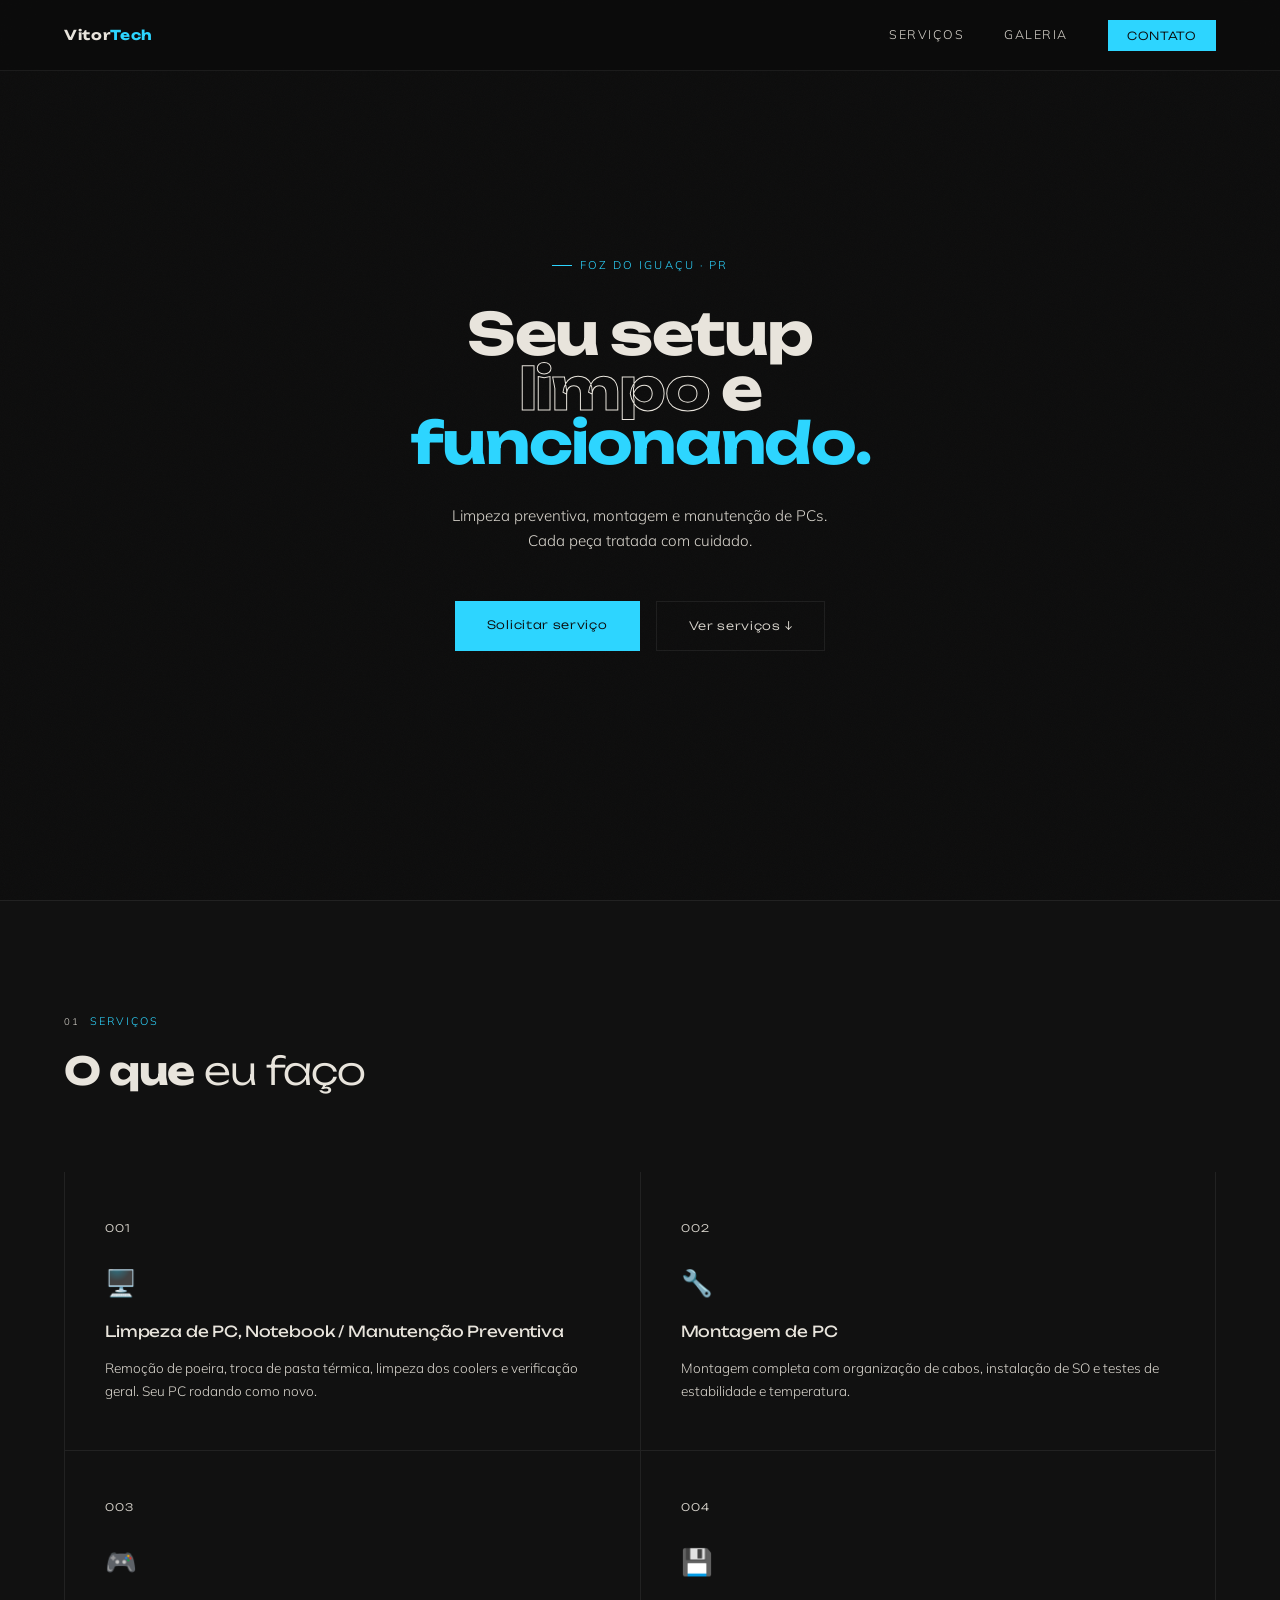
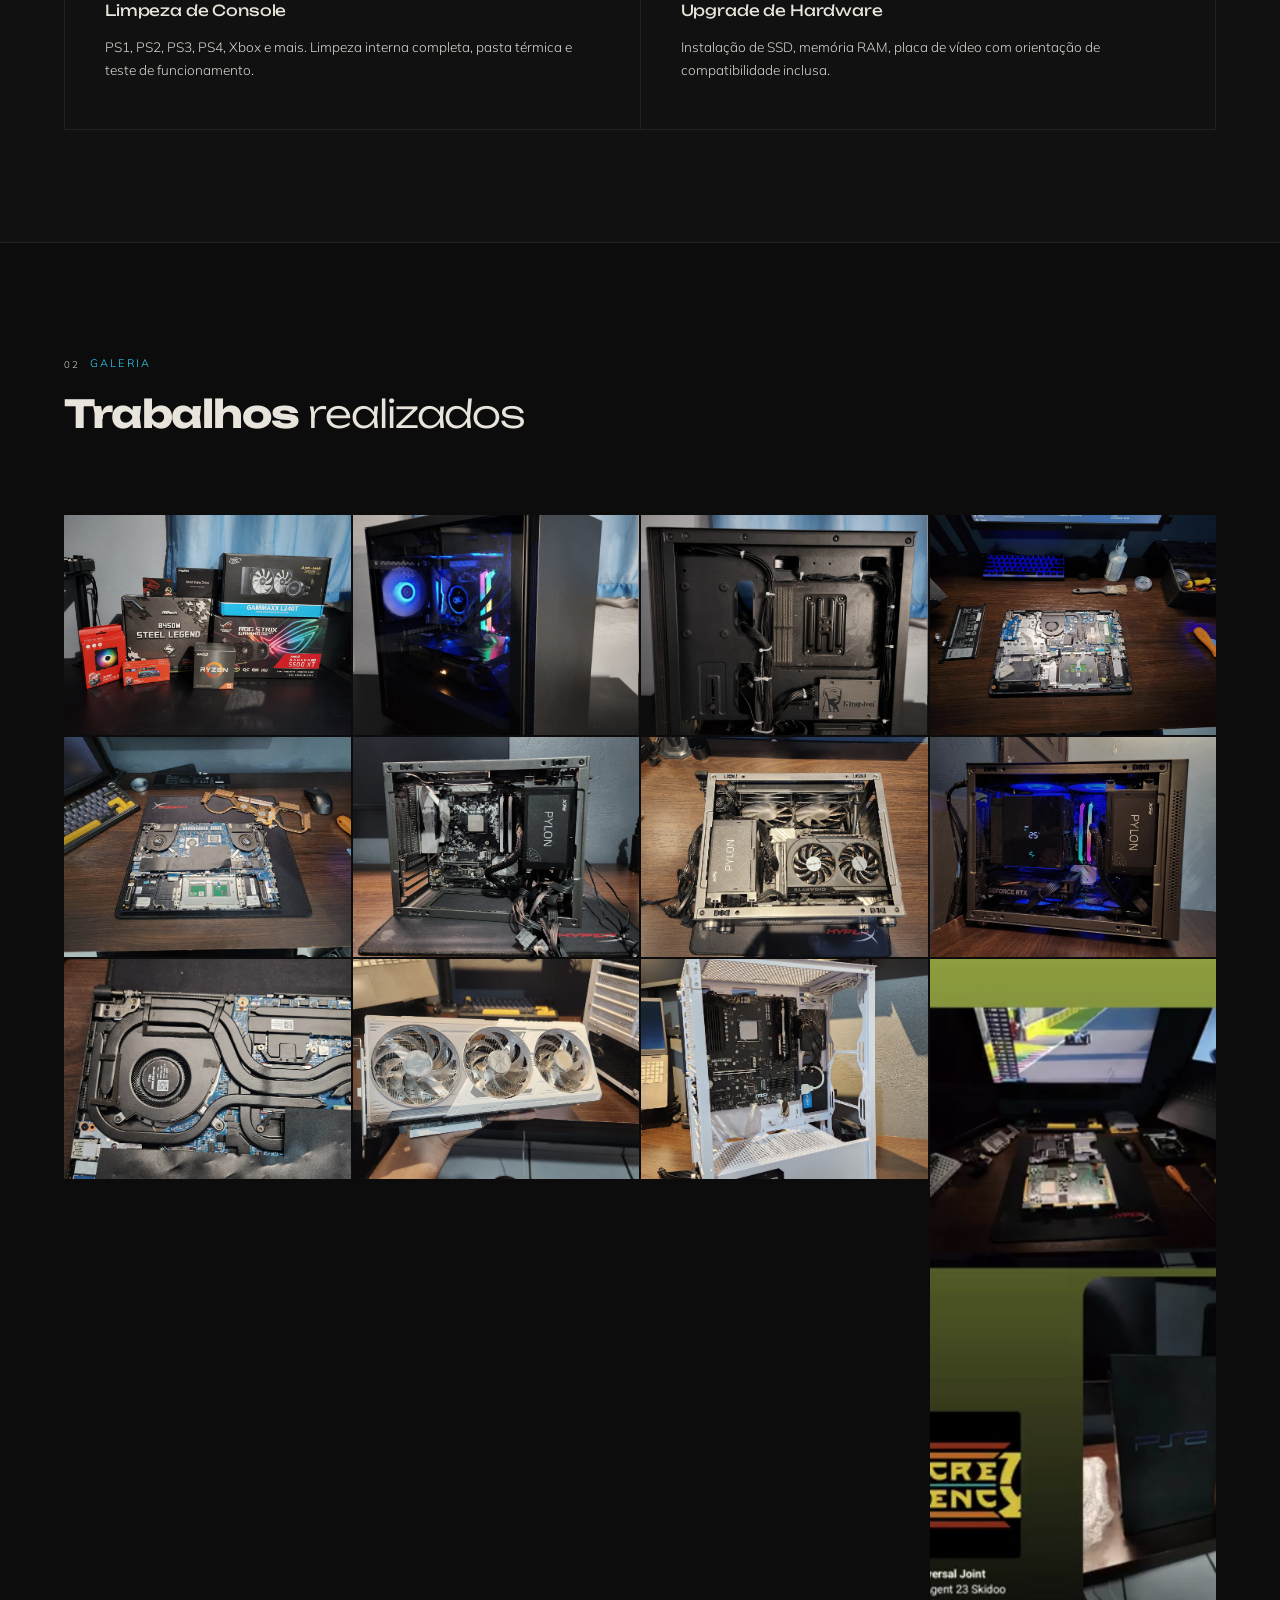
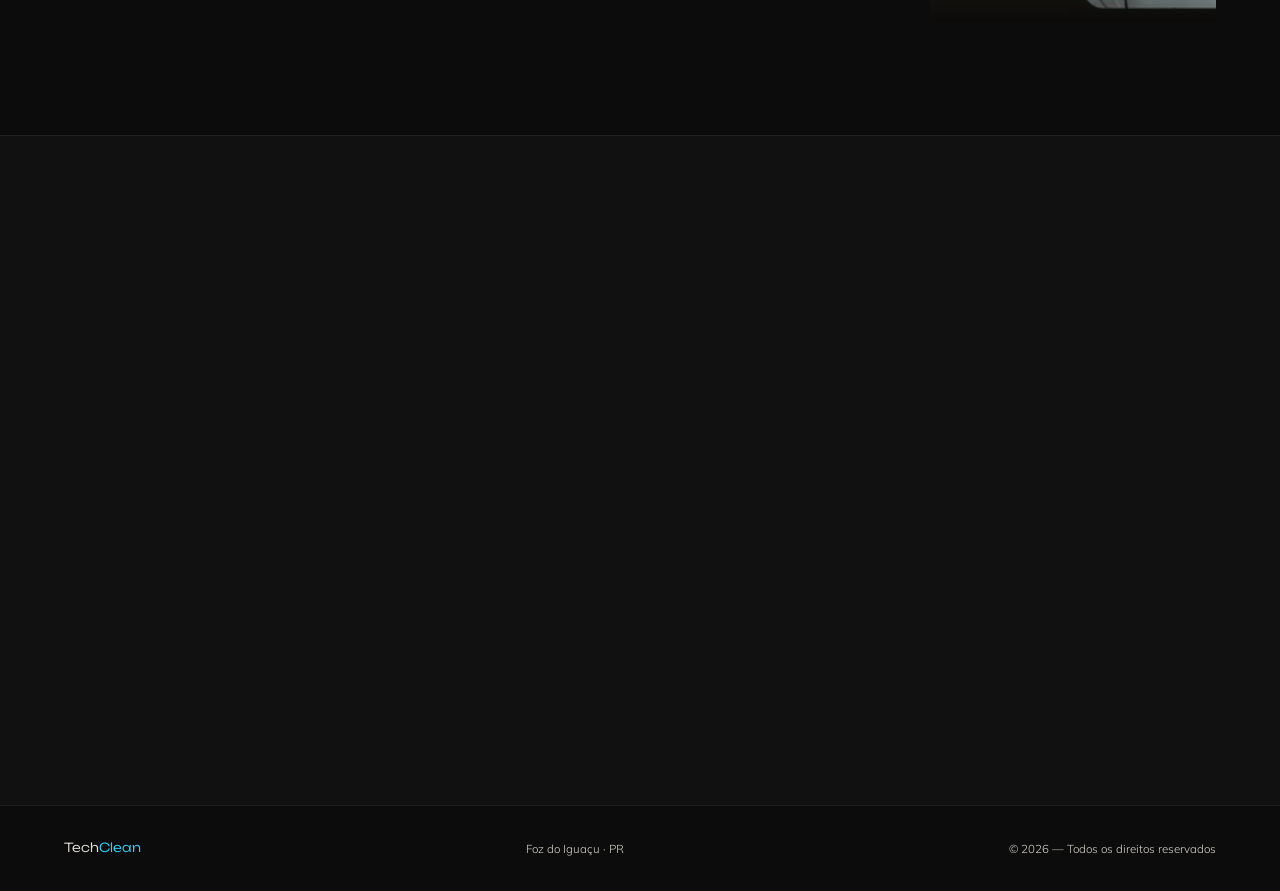
==== index.html @ 69dd69f5 "Criação do front e definida disign" ====
<!DOCTYPE html>
<html lang="pt-BR">
<head>
  <meta charset="UTF-8">
  <meta name="viewport" content="width=device-width, initial-scale=1.0">
  <title>Vitor Tech — Limpeza & Montagem</title>
  <link rel="preconnect" href="https://fonts.googleapis.com">
  <link href="https://fonts.googleapis.com/css2?family=Unbounded:wght@300;400;700&family=Mulish:wght@300;400;500&display=swap" rel="stylesheet">
  <style>
    :root {
      --bg:       #0c0c0c;
      --bg2:      #111111;
      --bg3:      #161616;
      --line:     rgba(255,255,255,.07);
      --text:     #e8e4dc;
      --muted:    rgba(232, 228, 220, 0.932);
      --accent:   #2dd5ff;
      --accent2:  #00e5b0;
      --radius:   2px;
    }

    *, *::before, *::after { box-sizing: border-box; margin: 0; padding: 0; }
    html { scroll-behavior: smooth; }

    body {
      background: var(--bg);
      color: var(--text);
      font-family: 'Mulish', sans-serif;
      font-weight: 300;
      font-size: 15px;
      line-height: 1.65;
      overflow-x: hidden;
    }



    /* NAV */
    nav {
      position: fixed; top: 0; left: 0; right: 0; z-index: 100;
      display: flex; align-items: center; justify-content: space-between;
      padding: 1.4rem 5%;
      border-bottom: 1px solid var(--line);
      background: rgba(12,12,12,.8);
      backdrop-filter: blur(16px);
    }
    .logo {
      font-family: 'Unbounded', sans-serif;
      font-weight: 700; font-size: .85rem; letter-spacing: .05em;
      color: var(--text); text-decoration: none;
    }
    .logo span { color: var(--accent); }
    nav ul { list-style: none; display: flex; gap: 2.5rem; }
    nav a:not(.logo) {
      color: var(--muted); text-decoration: none; font-size: .78rem;
      letter-spacing: .12em; text-transform: uppercase;
      transition: color .2s;
    }
    nav a:not(.logo):hover { color: var(--text); }
    .nav-cta {
      font-family: 'Unbounded', sans-serif; font-size: .7rem !important;
      color: var(--bg) !important; background: var(--accent);
      padding: .55rem 1.2rem; letter-spacing: .06em !important;
    }
    .nav-cta:hover { background: #25D366; color: var(--bg) !important; }

    /* HERO */
    #hero {
      min-height: 100vh;
      display: flex;
      align-items: center;
      justify-content: center;
      text-align: center;
      padding: 0 5%;
      position: relative; overflow: hidden;
    }
    .hero-noise {
      position: absolute; inset: 0; z-index: 0; opacity: .025;
      background-image: url("data:image/svg+xml,%3Csvg viewBox='0 0 256 256' xmlns='http://www.w3.org/2000/svg'%3E%3Cfilter id='n'%3E%3CfeTurbulence type='fractalNoise' baseFrequency='.9' numOctaves='4' stitchTiles='stitch'/%3E%3C/filter%3E%3Crect width='100%25' height='100%25' filter='url(%23n)'/%3E%3C/svg%3E");
      background-size: 200px;
    }
    .hero-line {
      position: absolute; top: 0; bottom: 0; left: 50%;
      width: 1px; background: var(--line); z-index: 0;
    }
    .hero-left { position: relative; z-index: 1; }
    .hero-tag {
      display: inline-flex; align-items: center; gap: .5rem;
      font-size: .7rem; letter-spacing: .18em; text-transform: uppercase;
      color: var(--accent); margin-bottom: 2rem; justify-content: center;
    }
    .hero-tag::before { content: ''; width: 20px; height: 1px; background: var(--accent); }
    h1 {
      font-family: 'Unbounded', sans-serif;
      font-size: clamp(2.4rem, 4.5vw, 5rem);
      font-weight: 700; line-height: .95;
      letter-spacing: -.03em;
    }
    h1 .outline { -webkit-text-stroke: 1px var(--text); color: transparent; }
    h1 .accent { color: var(--accent); }
    .hero-desc { color: var(--muted); max-width: 480px; margin: 2rem auto 0; font-size: .95rem; }
    .hero-actions { display: flex; gap: 1rem; margin-top: 3rem; flex-wrap: wrap; justify-content: center; }
    .btn {
      font-family: 'Unbounded', sans-serif; font-size: .72rem;
      letter-spacing: .06em; text-decoration: none; padding: .9rem 2rem;
      transition: all .2s; display: inline-block;
    }
    .btn-solid { background: var(--accent); color: var(--bg); }
    .btn-solid:hover { background: #00ffff; transform: translateY(-2px); }
    .btn-ghost { border: 1px solid var(--line); color: var(--muted); }
    .btn-ghost:hover { border-color: rgba(255,255,255,.25); color: var(--text); }
 
    .hero-right {
      position: relative; z-index: 1;
      display: flex; flex-direction: column; gap: 0;
    }
    .hero-stat {
      display: flex; align-items: center; justify-content: space-between;
      padding: 1.6rem 0; border-bottom: 1px solid var(--line);
    }
    .hero-stat:first-child { border-top: 1px solid var(--line); }
    .stat-num {
      font-family: 'Unbounded', sans-serif;
      font-size: clamp(2rem, 3.5vw, 3.5rem);
      font-weight: 300; color: var(--text); letter-spacing: -.04em;
    }
    .stat-num span { color: var(--accent); }
    .stat-label { color: var(--muted); font-size: .8rem; text-align: right; max-width: 140px; }
 

    /* SECTIONS */
    section { padding: 7rem 5%; }
    .sec-header { margin-bottom: 5rem; }
    .sec-tag {
      font-size: .68rem; letter-spacing: .2em; text-transform: uppercase;
      color: var(--accent); display: flex; align-items: center; gap: .6rem;
      margin-bottom: 1.2rem;
    }
    .sec-tag::before { content: '01'; color: var(--muted); font-size: .6rem; }
    .sec-tag.t2::before { content: '02'; }
    .sec-tag.t3::before { content: '03'; }
    h2 {
      font-family: 'Unbounded', sans-serif;
      font-size: clamp(1.8rem, 3vw, 3rem);
      font-weight: 300; letter-spacing: -.03em; line-height: 1.1;
    }
    h2 strong { font-weight: 700; }

    /* SERVIÇOS */
    #servicos { background: var(--bg2); border-top: 1px solid var(--line); border-bottom: 1px solid var(--line); }
    .services-grid {
      display: grid; grid-template-columns: repeat(2, 1fr);
      border-left: 1px solid var(--line);
    }
    .service-item {
      padding: 3rem 2.5rem;
      border-right: 1px solid var(--line);
      border-bottom: 1px solid var(--line);
      position: relative; overflow: hidden;
      transition: background .3s;
    }
    .service-item::after {
      content: ''; position: absolute;
      bottom: 0; left: 0; right: 0; height: 2px;
      background: var(--accent); transform: scaleX(0); transform-origin: left;
      transition: transform .4s cubic-bezier(.16,1,.3,1);
    }
    .service-item:hover { background: var(--bg3); }
    .service-item:hover::after { transform: scaleX(1); }
    .service-num {
      font-family: 'Unbounded', sans-serif;
      font-size: .65rem; color: var(--muted); letter-spacing: .1em; margin-bottom: 2rem;
    }
    .service-icon { font-size: 1.6rem; margin-bottom: 1.5rem; display: block; line-height: 1; }
    .service-item h3 {
      font-family: 'Unbounded', sans-serif;
      font-size: .95rem; font-weight: 400; letter-spacing: -.01em; margin-bottom: .75rem;
    }
    .service-item p { color: var(--muted); font-size: .85rem; line-height: 1.7; }
    .service-price {
      display: inline-block; margin-top: 1.5rem;
      font-family: 'Unbounded', sans-serif; font-size: .7rem;
      color: var(--accent2); letter-spacing: .06em;
    }

    /* GALERIA */
    #galeria { background: var(--bg); }
    .gallery-grid {
      display: grid;
      grid-template-columns: repeat(4, 1fr);
      grid-auto-rows: 220px;
      gap: 2px;
    }
    .gallery-item {
      background: var(--bg3); position: relative; overflow: hidden;
    }
    .gallery-item.wide { grid-column: span 1; }
    .gallery-item.tall { grid-row: span 3; }
    .gallery-item img {
      width: 100%; height: 100%; object-fit: cover;
      transition: transform .6s cubic-bezier(.16,1,.3,1), filter .4s;
      filter: grayscale(20%);
    }
    .gallery-item:hover img { transform: scale(1.06); filter: grayscale(0%); }
    .gallery-placeholder {
      width: 100%; height: 100%;
      display: flex; flex-direction: column;
      align-items: center; justify-content: center;
      gap: .5rem; color: var(--muted);
      border: 1px dashed var(--line);
      font-size: .7rem; letter-spacing: .1em; text-transform: uppercase;
    }
    .gallery-placeholder svg { opacity: .3; }
    .gallery-overlay {
      position: absolute; inset: 0;
      background: linear-gradient(to top, rgba(12,12,12,.8) 0%, transparent 60%);
      opacity: 0; transition: opacity .3s;
      display: flex; align-items: flex-end; padding: 1.2rem;
    }
    .gallery-item:hover .gallery-overlay { opacity: 1; }
    .gallery-label { font-size: .72rem; letter-spacing: .1em; text-transform: uppercase; }

    /* CONTATO */
    #contato { background: var(--bg2); border-top: 1px solid var(--line); }
    .contato-layout { display: grid; grid-template-columns: 1fr 1.2fr; gap: 6rem; align-items: start; }
    .contato-info p { color: var(--muted); margin-top: 1.5rem; font-size: .9rem; max-width: 340px; line-height: 1.8; }
    .contato-badge {
      margin-top: 3rem; padding: 1.5rem;
      border: 1px solid var(--line); display: inline-flex; align-items: center; gap: 1rem;
    }
    .badge-dot {
      width: 8px; height: 8px; border-radius: 50%;
      background: var(--accent2); flex-shrink: 0;
      box-shadow: 0 0 8px var(--accent2);
      animation: pulse 2s ease-in-out infinite;
    }
    @keyframes pulse { 0%,100%{opacity:1} 50%{opacity:.4} }
    .badge-text { font-size: .75rem; color: var(--muted); line-height: 1.5; }
    .badge-text strong { display: block; color: var(--text); font-size: .8rem; margin-bottom: .15rem; }

    .contato-form { display: flex; flex-direction: column; gap: 0; }
    .filter-label {
      font-size: .68rem; letter-spacing: .16em; text-transform: uppercase;
      color: var(--muted); margin-bottom: 1rem;
    }
    .filter-chips { display: flex; flex-wrap: wrap; gap: .5rem; margin-bottom: 2.5rem; }
    .chip {
      padding: .5rem 1rem; border: 1px solid var(--line); background: transparent;
      color: var(--muted); font-family: 'Mulish', sans-serif;
      font-size: .78rem; letter-spacing: .06em;
      cursor: pointer; transition: all .2s; user-select: none;
    }
    .chip:hover { border-color: rgba(255,255,255,.2); color: var(--text); }
    .chip.active { border-color: var(--accent); background: rgba(200,255,0,.06); color: var(--accent); }

    .form-field { position: relative; margin-bottom: 1px; }
    .form-field input, .form-field textarea {
      width: 100%; background: transparent;
      border: none; border-bottom: 1px solid var(--line);
      color: var(--text); font-family: 'Mulish', sans-serif;
      font-size: .9rem; font-weight: 300;
      padding: 1.2rem 0; outline: none;
      transition: border-color .2s; resize: none;
    }
    .form-field input:focus, .form-field textarea:focus { border-color: var(--accent); }
    .form-field label {
      position: absolute; top: 1.2rem; left: 0;
      font-size: .78rem; letter-spacing: .1em; text-transform: uppercase;
      color: var(--muted); pointer-events: none; transition: all .2s;
    }
    .form-field input:focus ~ label,
    .form-field input:not(:placeholder-shown) ~ label,
    .form-field textarea:focus ~ label,
    .form-field textarea:not(:placeholder-shown) ~ label {
      top: -.8rem; font-size: .65rem; color: var(--accent);
    }
    .form-field textarea { min-height: 100px; }
    .btn-whatsapp {
      display: flex; align-items: center; justify-content: center; gap: .75rem;
      margin-top: 2.5rem; padding: 1.1rem;
      background: var(--accent); color: var(--bg);
      font-family: 'Unbounded', sans-serif; font-size: .75rem;
      letter-spacing: .06em; border: none; cursor: pointer;
      transition: background .2s, transform .2s; width: 100%;
    }
    .btn-whatsapp:hover { background: #25D366; transform: translateY(-2px); }

    /* FOOTER */
    footer {
      padding: 2rem 5%; border-top: 1px solid var(--line);
      display: flex; justify-content: space-between; align-items: center;
      font-size: .72rem; color: var(--muted); flex-wrap: wrap; gap: 1rem;
    }
    .footer-logo { font-family: 'Unbounded', sans-serif; font-size: .78rem; color: var(--text); }
    .footer-logo span { color: var(--accent); }

    /* REVEAL */
    .reveal { opacity: 0; transform: translateY(20px); transition: opacity .7s, transform .7s; }
    .reveal.visible { opacity: 1; transform: none; }

    /* RESPONSIVE */
    @media (max-width: 900px) {
      #hero { grid-template-columns: 1fr; padding-top: 8rem; }
      .hero-line { display: none; }
      .hero-right { margin-top: 3rem; }
      .services-grid { grid-template-columns: 1fr 1fr; }
      .gallery-grid { grid-template-columns: 1fr 1fr; }
      .contato-layout { grid-template-columns: 1fr; gap: 3rem; }
      nav ul { display: none; }
    }
    @media (max-width: 560px) {
      .services-grid { grid-template-columns: 1fr; }
      .gallery-grid { grid-template-columns: 1fr; }
      .gallery-item.wide, .gallery-item.tall { grid-column: span 1; grid-row: span 1; }
    }
  </style>
</head>
<body>

<!-- NAV -->
  <nav>
    <a href="#" class="logo">Vitor<span>Tech</span></a>
    <ul>
      <li><a href="#servicos">Serviços</a></li>
      <li><a href="#galeria">Galeria</a></li>
      <li><a href="#contato" class="nav-cta">Contato</a></li>
    </ul>
  </nav>

  <!-- HERO -->
  <section id="hero">
    <div class="hero-noise"></div>
 
    <div class="hero-left">
      <div class="hero-tag">Foz do Iguaçu · PR</div>
      <h1>
        Seu setup<br>
        <span class="outline">limpo</span> e<br>
        <span class="accent">funcionando.</span>
      </h1>
      <p class="hero-desc">Limpeza preventiva, montagem e manutenção de PCs. <br>Cada peça tratada com cuidado.</p>
      <div class="hero-actions">
        <a href="#contato" class="btn btn-solid">Solicitar serviço</a>
        <a href="#servicos" class="btn btn-ghost">Ver serviços ↓</a>
      </div>
    </div>
 
 
  </section>

  <!-- SERVIÇOS -->
  <section id="servicos">
    <div class="sec-header reveal">
      <div class="sec-tag">Serviços</div>
      <h2><strong>O que</strong> eu faço</h2>
    </div>
    <div class="services-grid reveal">
      <div class="service-item">
        <div class="service-num">001</div>
        <span class="service-icon">🖥️</span>
        <h3>Limpeza de PC, Notebook / Manutenção Preventiva</h3>
        <p>Remoção de poeira, troca de pasta térmica, limpeza dos coolers e verificação geral. Seu PC rodando como novo.</p>
        <!--<span class="service-price">A partir de R$ 80</span>-->
      </div>
      <div class="service-item">
        <div class="service-num">002</div>
        <span class="service-icon">🔧</span>
        <h3>Montagem de PC</h3>
        <p>Montagem completa com organização de cabos, instalação de SO e testes de estabilidade e temperatura.</p>
        <!--<span class="service-price">A partir de R$ 80</span>-->
      </div>
      <div class="service-item">
        <div class="service-num">003</div>
        <span class="service-icon">🎮</span>
        <h3>Limpeza de Console</h3>
        <p>PS1, PS2, PS3, PS4, Xbox e mais. Limpeza interna completa, pasta térmica e teste de funcionamento.</p>
        <!--<span class="service-price">A partir de R$ 80</span>-->
      </div>
      <!--<div class="service-item">
        <div class="service-num">004</div>
        <span class="service-icon">⚡</span>
        <h3>Diagnóstico</h3>
        <p>Identificação de falhas em hardware, superaquecimento, travamentos e boot. Orçamento antes de qualquer serviço.</p>
        <span class="service-price">A partir de R$ 80</span>
      </div>-->
      <div class="service-item">
        <div class="service-num">004</div>
        <span class="service-icon">💾</span>
        <h3>Upgrade de Hardware</h3>
        <p>Instalação de SSD, memória RAM, placa de vídeo com orientação de compatibilidade inclusa.</p>
        <!--<span class="service-price">A partir de R$ 80</span>-->
      </div>
  </section>

  <!-- GALERIA -->
  <section id="galeria">
    <div class="sec-header reveal">
      <div class="sec-tag t2">Galeria</div>
      <h2><strong>Trabalhos</strong> realizados</h2>
    </div>
    <div class="gallery-grid reveal">
      <div class="gallery-item wide">
        <img src="images/20241009_013959.jpg" alt="">
      </div>
      <div class="gallery-item">
        <img src="images/20241009_011612.jpg" alt="">
      </div>
      <div class="gallery-item">
        <img src="images/20241009_011850.jpg" alt="">
      </div>
       
      <div class="gallery-item">
        <img src="images/20250629_183315.jpg" alt="">
      </div>
      <div class="gallery-item">
        <img src="images/20251228_160811.jpg" alt="">
      </div>
      <div class="gallery-item">
        <img src="images/20260106_203029.jpg" alt="">
      </div>
      <div class="gallery-item">
        <img src="images/20260307_163542.jpg" alt="">
      </div>
      
      <div class="gallery-item">
        <img src="images/20260307_200558.jpg" alt="">
      </div>
      
      <div class="gallery-item">
        <img src="images/20251228_164013.jpg" alt="">
      </div>
      <div class="gallery-item">
        <img src="images/20260217_214838.jpg" alt="">
      </div>
      <div class="gallery-item">
        <img src="images/20260217_215034.jpg" alt="">
      </div>
      <div class="gallery-item tall">
        <img src="images/Screenshot_20260322_231240_Instagram.jpg" alt="">
      </div>
       
    </div>
  </section>

  <!-- CONTATO -->
  <section id="contato">
    <div class="contato-layout">
      <div class="contato-info reveal">
        <div class="sec-tag t3">Contato</div>
        <h2><strong>Vamos</strong><br>conversar</h2>
        <p>Selecione o serviço que precisa, descreva o problema e eu entro em contato pelo WhatsApp com o orçamento.</p>
        <div class="contato-badge">
          <div class="badge-dot"></div>
          <div class="badge-text">
            <strong>Disponível agora</strong>
            Resposta em até 1 hora
          </div>
        </div>
      </div>

      <div class="contato-form reveal">
        <p class="filter-label">Selecione o(s) serviço(s)</p>
        <div class="filter-chips">
          <button class="chip" onclick="toggleChip(this)">Limpeza de PC</button>
          <button class="chip" onclick="toggleChip(this)">Montagem de PC</button>
          <button class="chip" onclick="toggleChip(this)">Limpeza de Console</button>
          <!--<button class="chip" onclick="toggleChip(this)">Diagnóstico</button>-->
          <button class="chip" onclick="toggleChip(this)">Upgrade de Hardware</button>
        </div>

        <div class="form-field">
          <input type="text" id="nome" placeholder=" " autocomplete="off">
          <label for="nome">Nome</label>
        </div>
        <div class="form-field" style="margin-top:1.5rem">
          <textarea id="msg" placeholder=" " rows="4"></textarea>
          <label for="msg">Descreva o problema / equipamento</label>
        </div>

        <button class="btn-whatsapp" onclick="enviarWhatsApp()">
          <svg width="18" height="18" viewBox="0 0 24 24" fill="currentColor"><path d="M17.472 14.382c-.297-.149-1.758-.867-2.03-.967-.273-.099-.471-.148-.67.15-.197.297-.767.966-.94 1.164-.173.199-.347.223-.644.075-.297-.15-1.255-.463-2.39-1.475-.883-.788-1.48-1.761-1.653-2.059-.173-.297-.018-.458.13-.606.134-.133.298-.347.446-.52.149-.174.198-.298.298-.497.099-.198.05-.371-.025-.52-.075-.149-.669-1.612-.916-2.207-.242-.579-.487-.5-.669-.51-.173-.008-.371-.01-.57-.01-.198 0-.52.074-.792.372-.272.297-1.04 1.016-1.04 2.479 0 1.462 1.065 2.875 1.213 3.074.149.198 2.096 3.2 5.077 4.487.709.306 1.262.489 1.694.625.712.227 1.36.195 1.871.118.571-.085 1.758-.719 2.006-1.413.248-.694.248-1.289.173-1.413-.074-.124-.272-.198-.57-.347m-5.421 7.403h-.004a9.87 9.87 0 01-5.031-1.378l-.361-.214-3.741.982.998-3.648-.235-.374a9.86 9.86 0 01-1.51-5.26c.001-5.45 4.436-9.884 9.888-9.884 2.64 0 5.122 1.03 6.988 2.898a9.825 9.825 0 012.893 6.994c-.003 5.45-4.437 9.884-9.885 9.884m8.413-18.297A11.815 11.815 0 0012.05 0C5.495 0 .16 5.335.157 11.892c0 2.096.547 4.142 1.588 5.945L.057 24l6.305-1.654a11.882 11.882 0 005.683 1.448h.005c6.554 0 11.89-5.335 11.893-11.893a11.821 11.821 0 00-3.48-8.413z"/></svg>
          Enviar pelo WhatsApp
        </button>
      </div>
    </div>
  </section>

  <!-- FOOTER -->
  <footer>
    <span class="footer-logo">Tech<span>Clean</span></span>
    <span>Foz do Iguaçu · PR</span>
    <span>© 2026 — Todos os direitos reservados</span>
  </footer>

  <script>
    const obs = new IntersectionObserver(entries => {
      entries.forEach(e => {
        if (e.isIntersecting) { e.target.classList.add('visible'); obs.unobserve(e.target); }
      });
    }, { threshold: 0.08 });
    document.querySelectorAll('.reveal').forEach(el => obs.observe(el));

    function toggleChip(el) { el.classList.toggle('active'); }

    function enviarWhatsApp() {
      const nome  = document.getElementById('nome').value.trim();
      const msg   = document.getElementById('msg').value.trim();
      const chips = [...document.querySelectorAll('.chip.active')].map(c => c.textContent);

      if (!chips.length && !msg) {
        alert('Selecione ao menos um serviço ou descreva o que precisa.');
        return;
      }

      let texto = '*Solicitação de serviço*\n\n';
      if (nome)         texto += `*Nome:* ${nome}\n`;
      if (chips.length) texto += `*Serviço(s):* ${chips.join(', ')}\n`;
      if (msg)          texto += `*Mensagem:* ${msg}`;

      const numero = '554598375761';
      window.open(`https://wa.me/${numero}?text=${encodeURIComponent(texto)}`, '_blank');
    }
  </script>
</body>
</html>
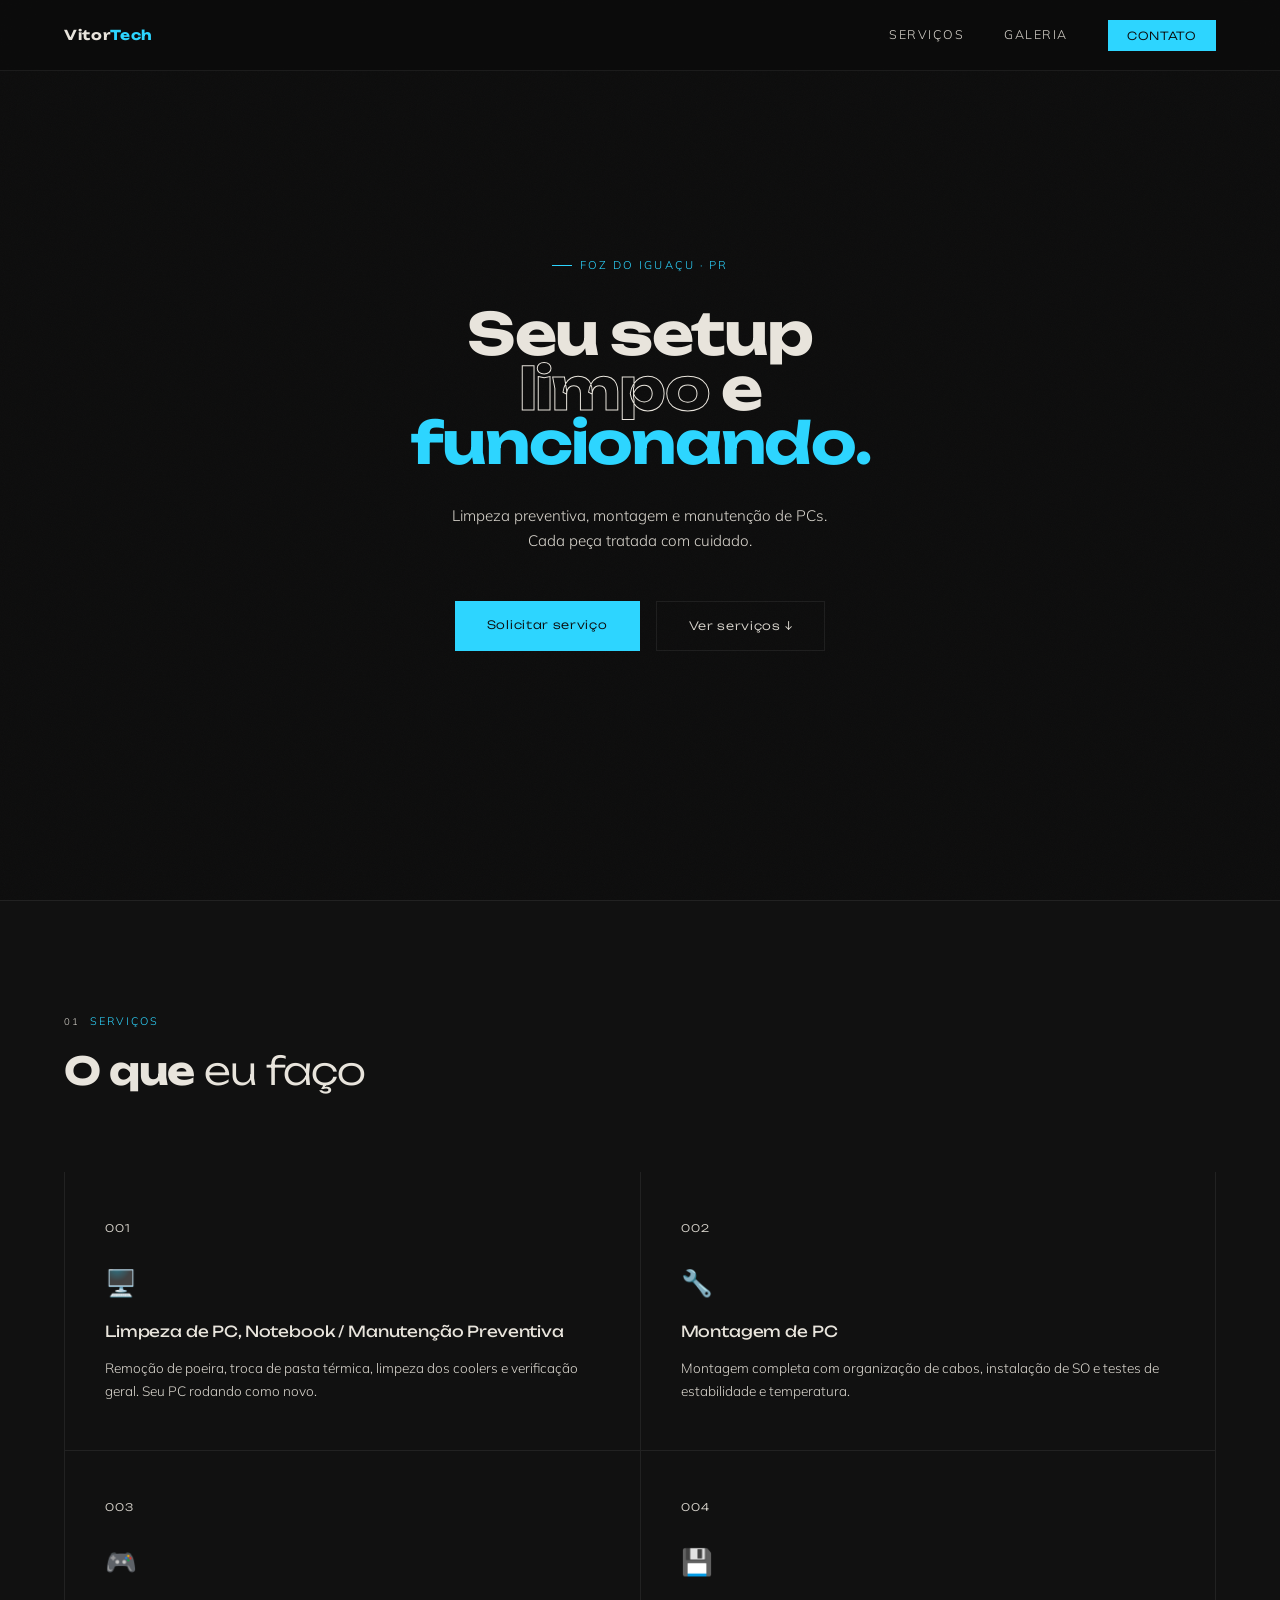
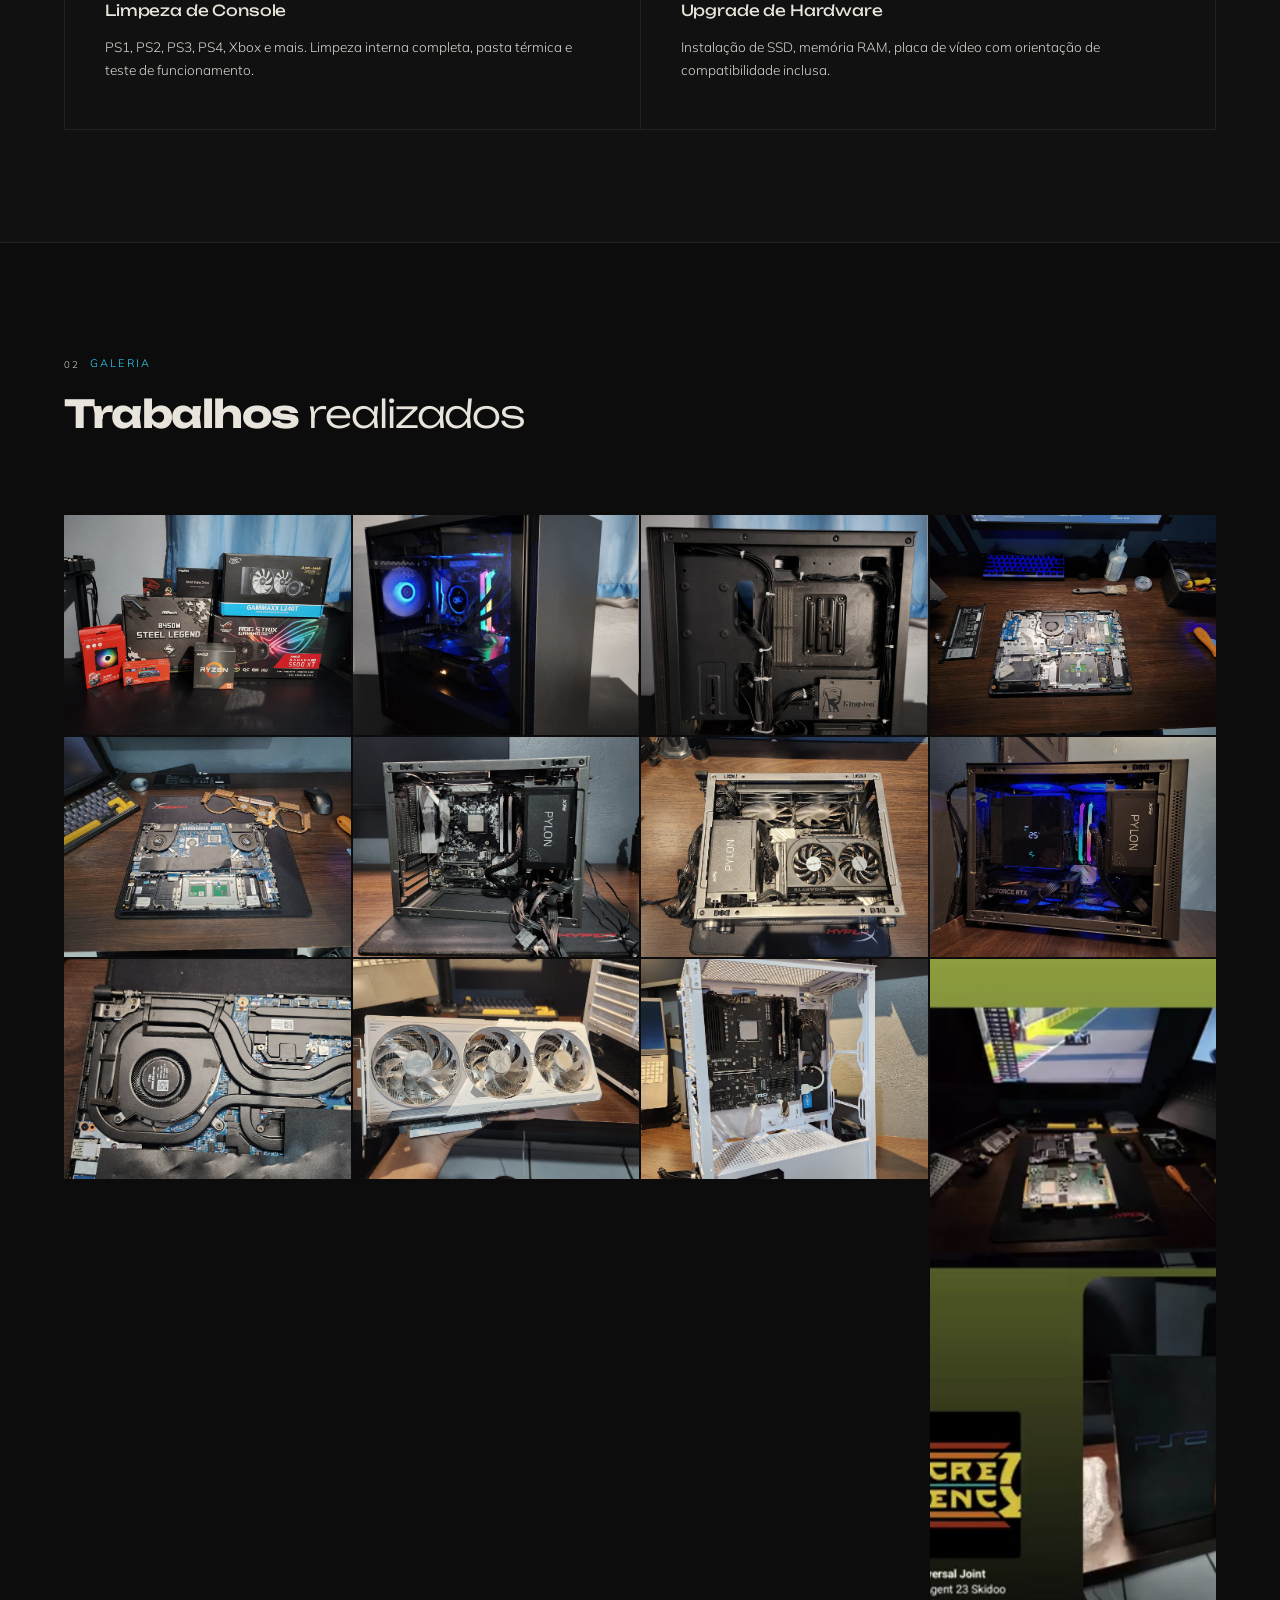
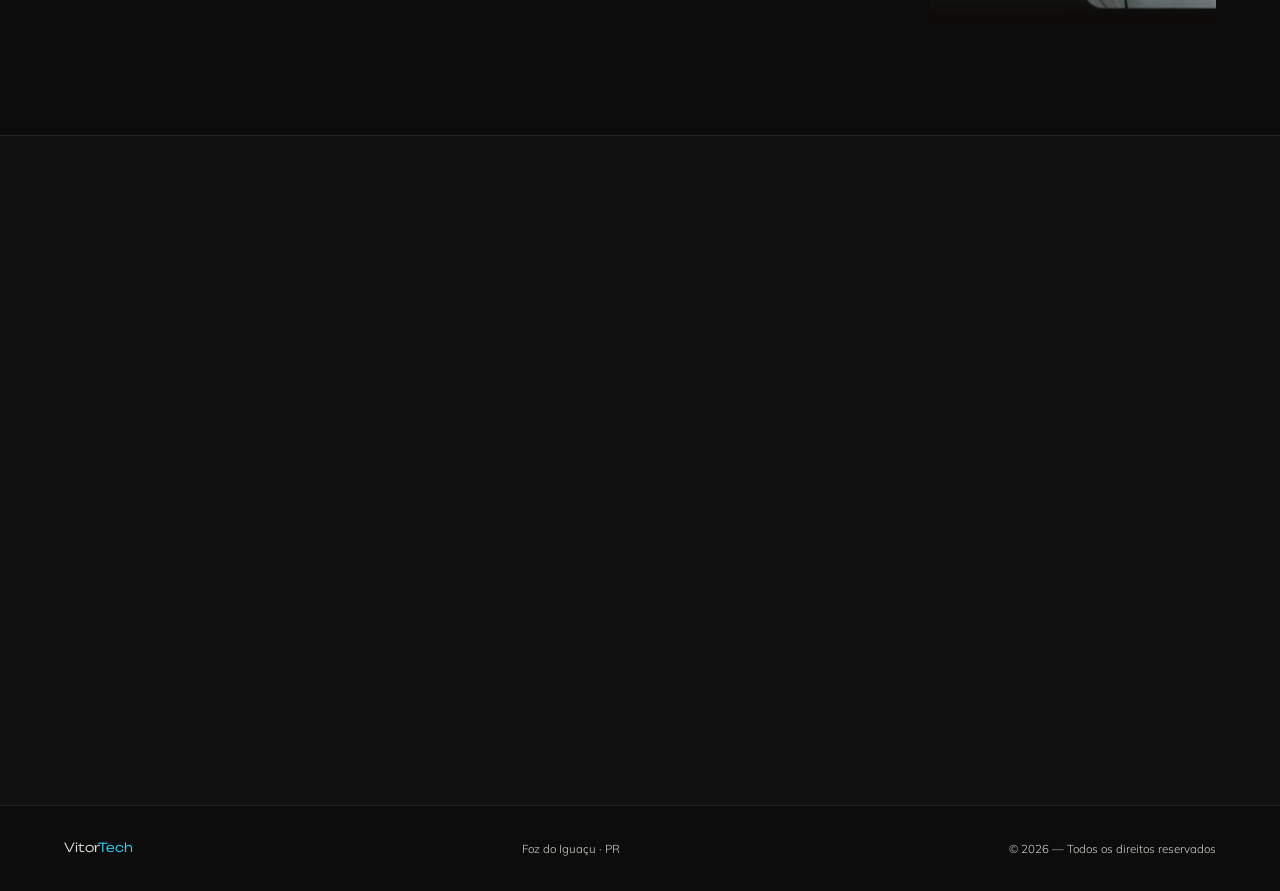
==== commit 351d6e11: "Feat: Logo" ====
--- a/index.html
+++ b/index.html
@@ -4,6 +4,7 @@
   <meta charset="UTF-8">
   <meta name="viewport" content="width=device-width, initial-scale=1.0">
   <title>Vitor Tech — Limpeza & Montagem</title>
+  <link rel="icon" type="image/png" href="images/logo.png">
   <link rel="preconnect" href="https://fonts.googleapis.com">
   <link href="https://fonts.googleapis.com/css2?family=Unbounded:wght@300;400;700&family=Mulish:wght@300;400;500&display=swap" rel="stylesheet">
   <style>
@@ -486,7 +487,7 @@
 
   <!-- FOOTER -->
   <footer>
-    <span class="footer-logo">Tech<span>Clean</span></span>
+    <span class="footer-logo">Vitor<span>Tech</span></span>
     <span>Foz do Iguaçu · PR</span>
     <span>© 2026 — Todos os direitos reservados</span>
   </footer>
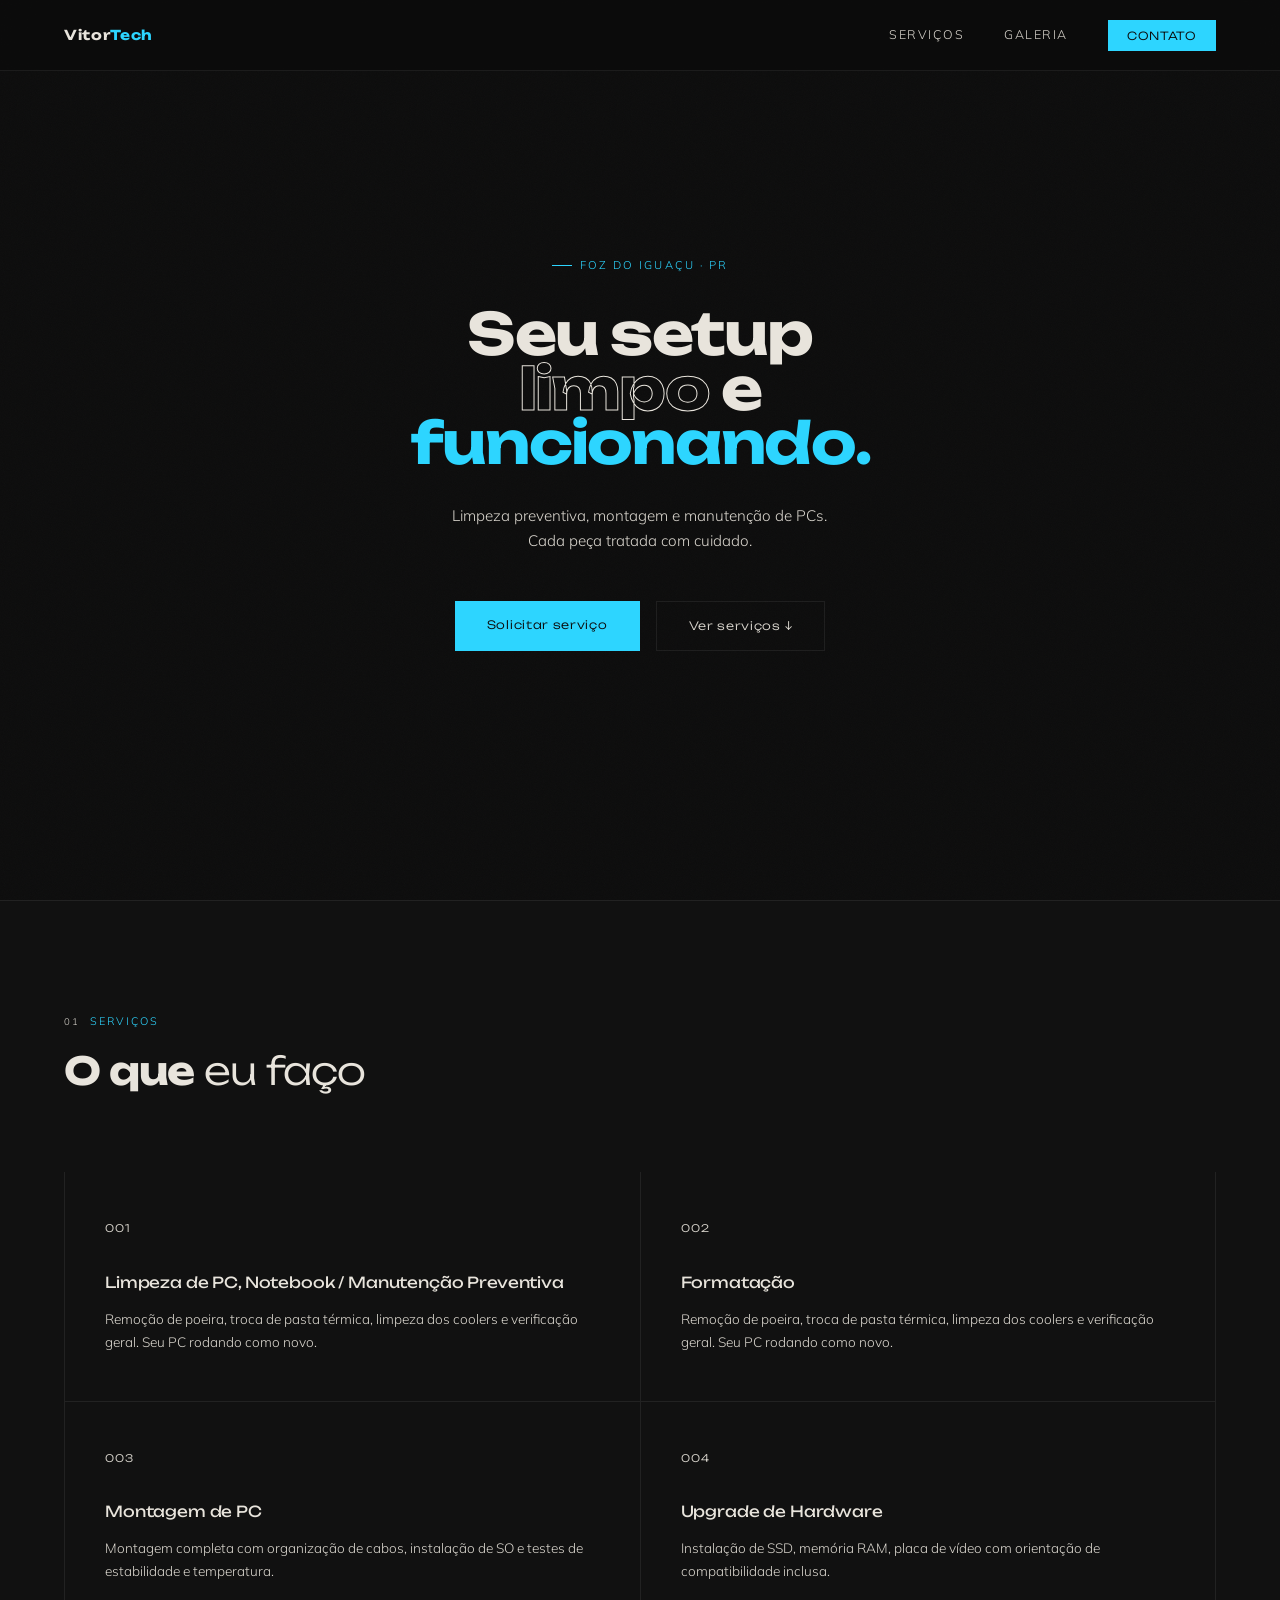
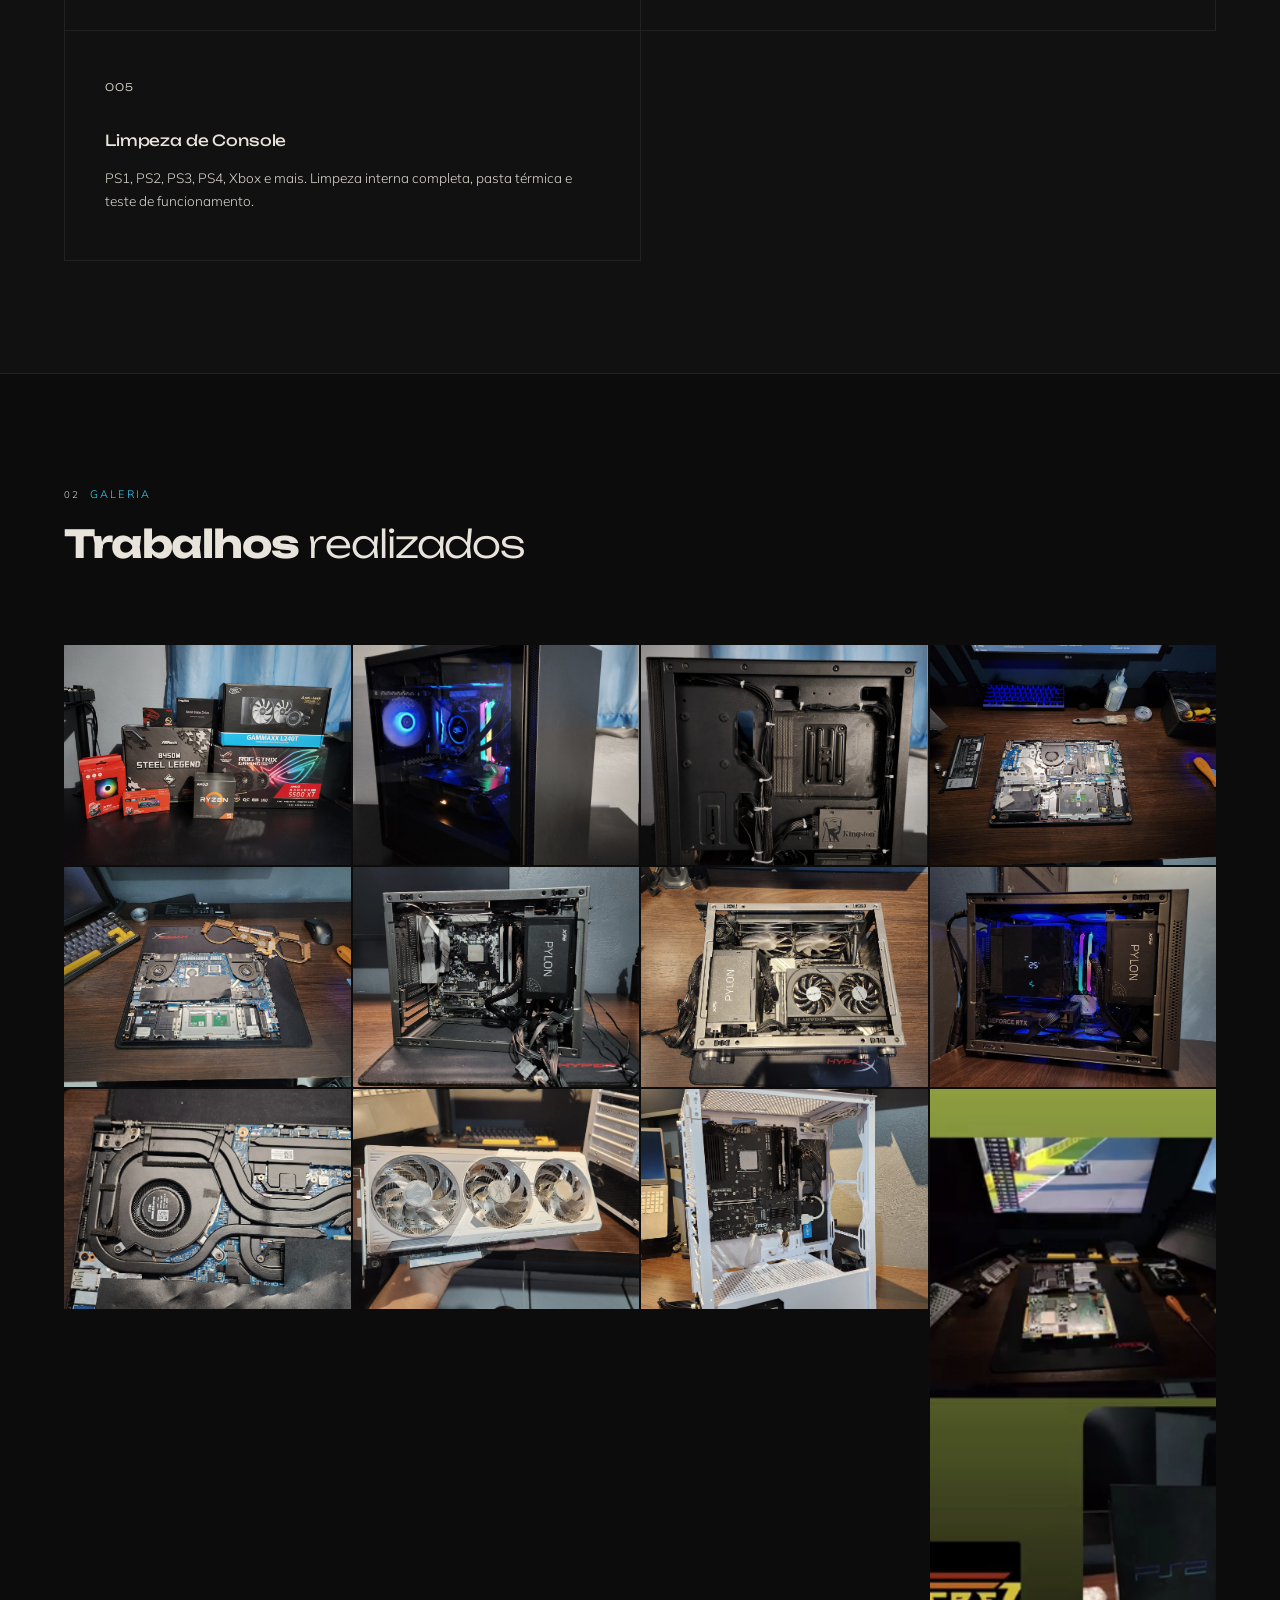
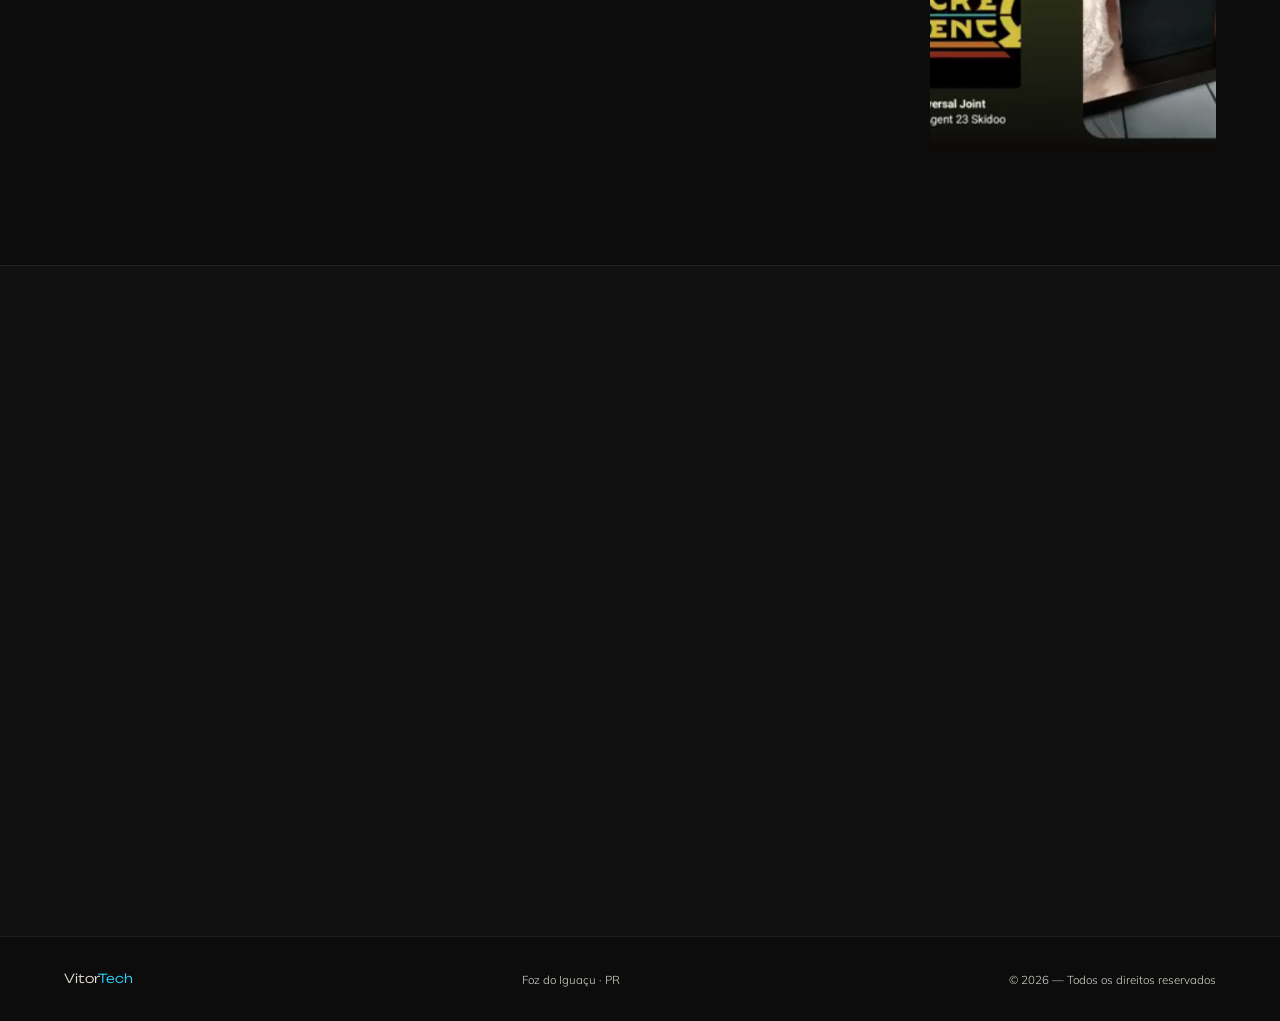
==== commit 242dc084: "Alterações, site não terminado" ====
--- a/index.html
+++ b/index.html
@@ -357,23 +357,26 @@
     <div class="services-grid reveal">
       <div class="service-item">
         <div class="service-num">001</div>
-        <span class="service-icon">🖥️</span>
         <h3>Limpeza de PC, Notebook / Manutenção Preventiva</h3>
         <p>Remoção de poeira, troca de pasta térmica, limpeza dos coolers e verificação geral. Seu PC rodando como novo.</p>
         <!--<span class="service-price">A partir de R$ 80</span>-->
       </div>
       <div class="service-item">
         <div class="service-num">002</div>
-        <span class="service-icon">🔧</span>
+        <h3>Formatação</h3>
+        <p>Remoção de poeira, troca de pasta térmica, limpeza dos coolers e verificação geral. Seu PC rodando como novo.</p>
+        <!--<span class="service-price">A partir de R$ 80</span>-->
+      </div>
+      <div class="service-item">
+        <div class="service-num">003</div>
         <h3>Montagem de PC</h3>
         <p>Montagem completa com organização de cabos, instalação de SO e testes de estabilidade e temperatura.</p>
         <!--<span class="service-price">A partir de R$ 80</span>-->
       </div>
       <div class="service-item">
-        <div class="service-num">003</div>
-        <span class="service-icon">🎮</span>
-        <h3>Limpeza de Console</h3>
-        <p>PS1, PS2, PS3, PS4, Xbox e mais. Limpeza interna completa, pasta térmica e teste de funcionamento.</p>
+        <div class="service-num">004</div>
+        <h3>Upgrade de Hardware</h3>
+        <p>Instalação de SSD, memória RAM, placa de vídeo com orientação de compatibilidade inclusa.</p>
         <!--<span class="service-price">A partir de R$ 80</span>-->
       </div>
       <!--<div class="service-item">
@@ -384,10 +387,9 @@
         <span class="service-price">A partir de R$ 80</span>
       </div>-->
       <div class="service-item">
-        <div class="service-num">004</div>
-        <span class="service-icon">💾</span>
-        <h3>Upgrade de Hardware</h3>
-        <p>Instalação de SSD, memória RAM, placa de vídeo com orientação de compatibilidade inclusa.</p>
+        <div class="service-num">005</div>
+        <h3>Limpeza de Console</h3>
+        <p>PS1, PS2, PS3, PS4, Xbox e mais. Limpeza interna completa, pasta térmica e teste de funcionamento.</p>
         <!--<span class="service-price">A partir de R$ 80</span>-->
       </div>
   </section>
@@ -449,13 +451,16 @@
         <div class="sec-tag t3">Contato</div>
         <h2><strong>Vamos</strong><br>conversar</h2>
         <p>Selecione o serviço que precisa, descreva o problema e eu entro em contato pelo WhatsApp com o orçamento.</p>
-        <div class="contato-badge">
+        <!--<div class="contato-badge">
           <div class="badge-dot"></div>
           <div class="badge-text">
-            <strong>Disponível agora</strong>
-            Resposta em até 1 hora
+            <strong>Disponibilidade</strong>
+            Seg a Sex: 18:00 - 22:00<br>
+            Sáb e Dom: 08:00 - 20:00<br>
+
+            Busco e entrego em Foz do Iguaçu sem custo adicional. Para outras regiões, consulte disponibilidade.
           </div>
-        </div>
+        </div>-->
       </div>
 
       <div class="contato-form reveal">
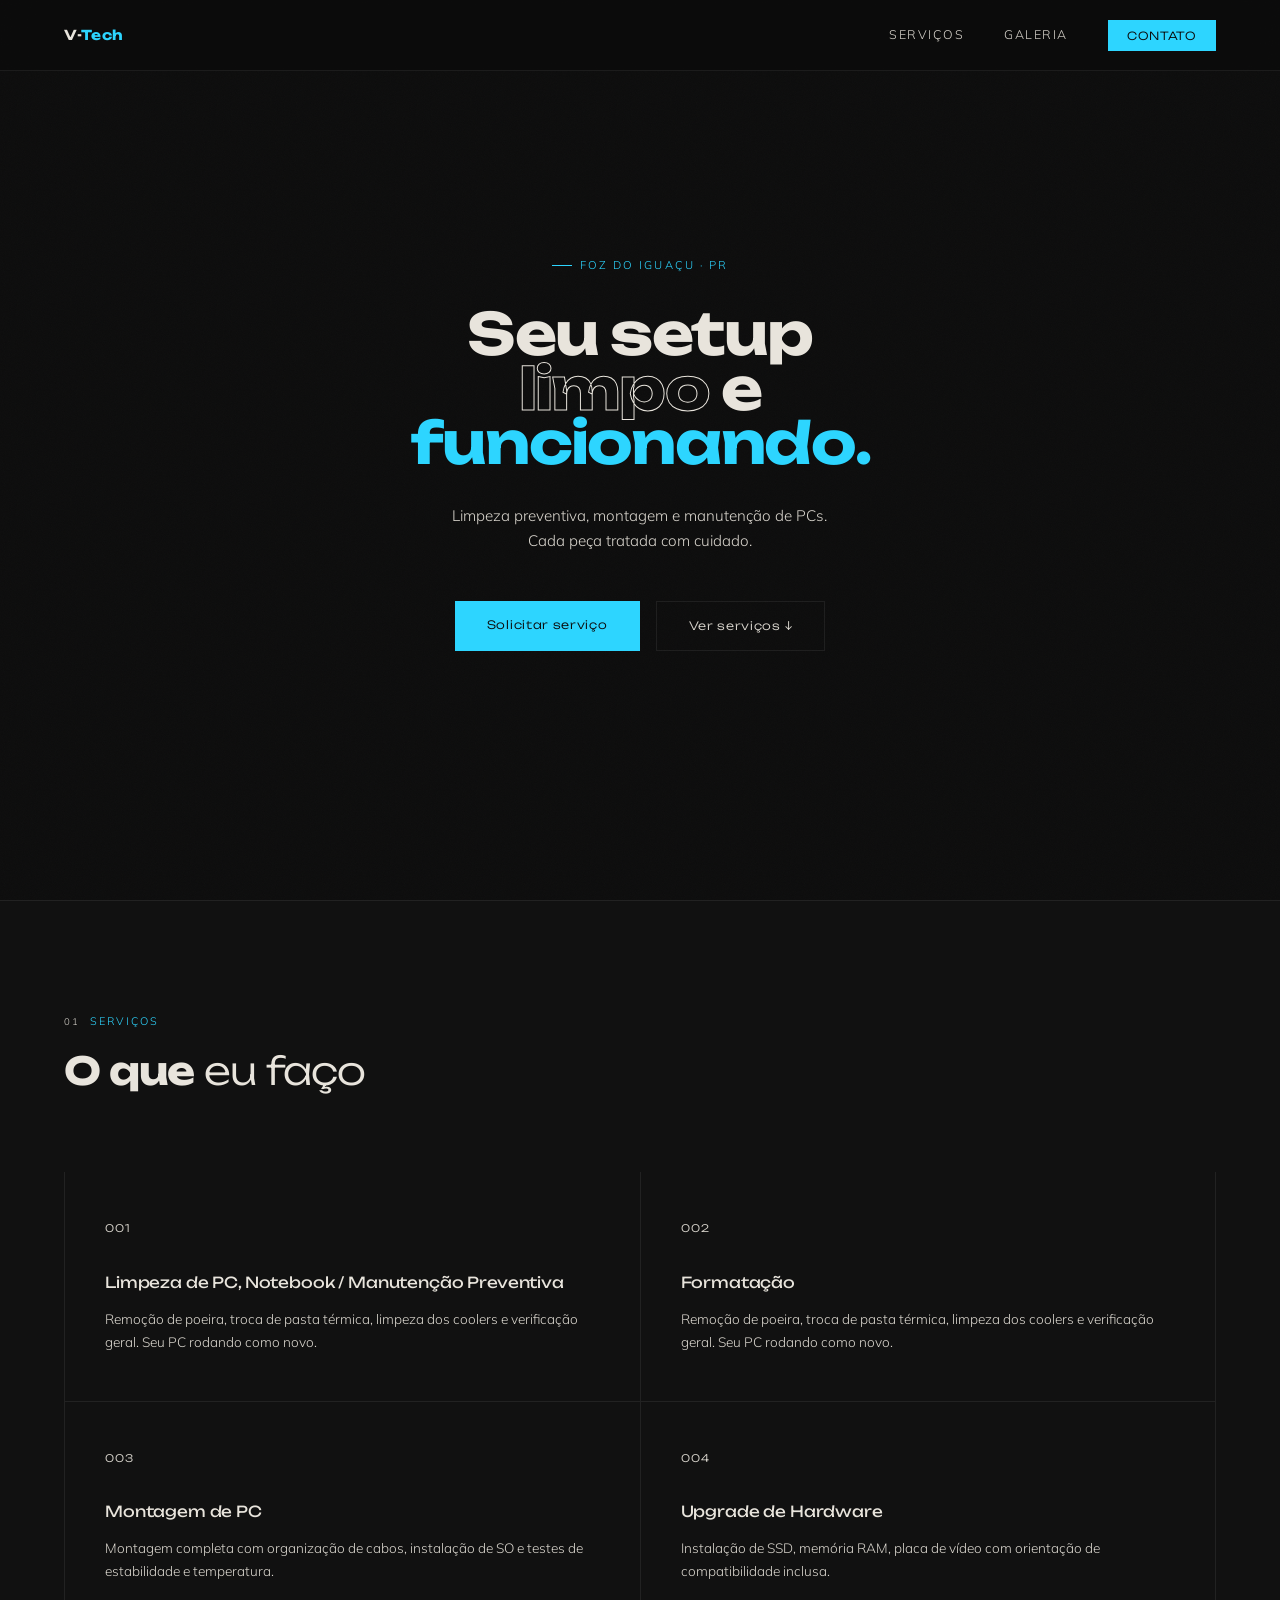
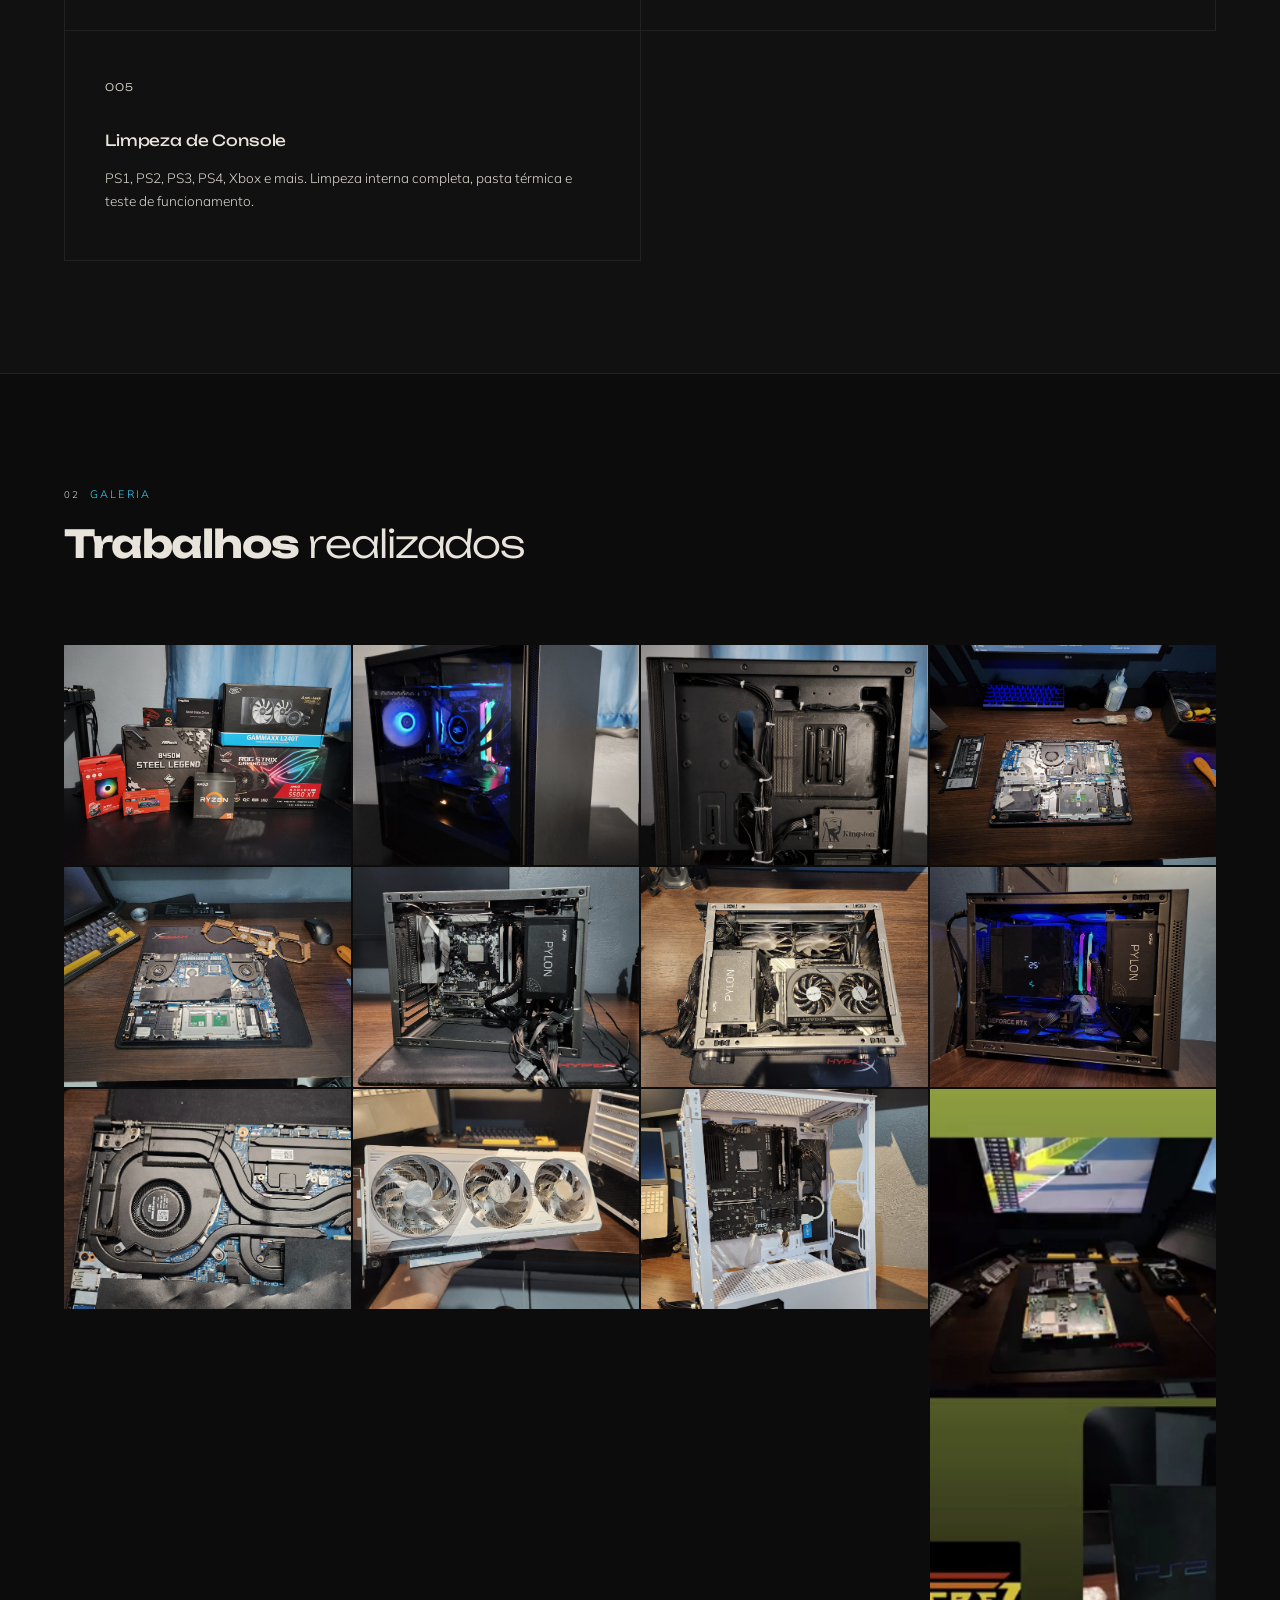
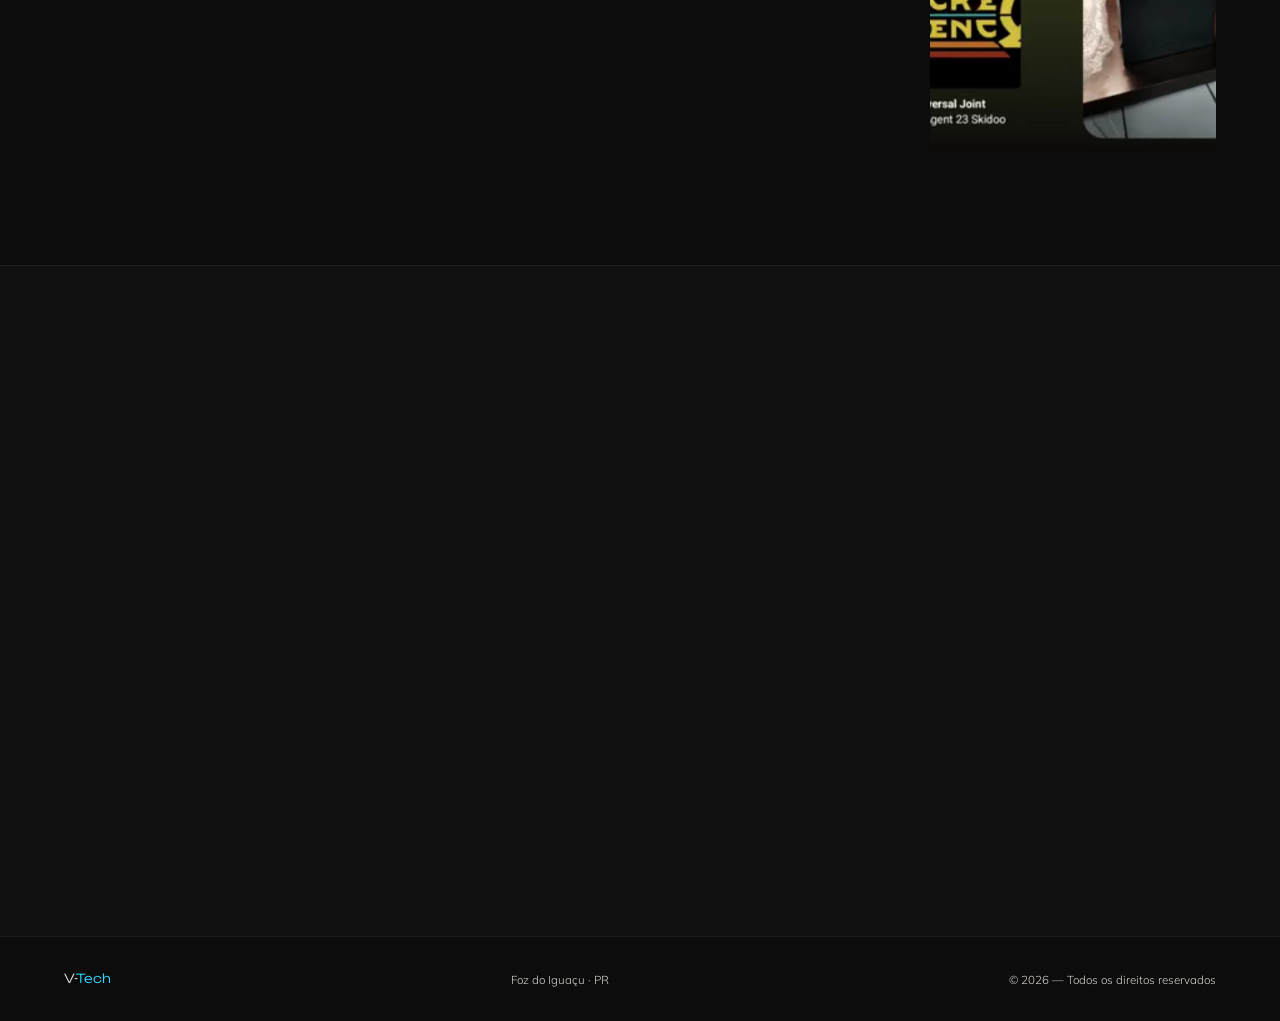
==== commit 9b73e02d: "Feat: Definicação de horarios" ====
--- a/index.html
+++ b/index.html
@@ -3,7 +3,7 @@
 <head>
   <meta charset="UTF-8">
   <meta name="viewport" content="width=device-width, initial-scale=1.0">
-  <title>Vitor Tech — Limpeza & Montagem</title>
+  <title>V-Tech — Limpeza & Montagem</title>
   <link rel="icon" type="image/png" href="images/logo.png">
   <link rel="preconnect" href="https://fonts.googleapis.com">
   <link href="https://fonts.googleapis.com/css2?family=Unbounded:wght@300;400;700&family=Mulish:wght@300;400;500&display=swap" rel="stylesheet">
@@ -224,10 +224,52 @@
     #contato { background: var(--bg2); border-top: 1px solid var(--line); }
     .contato-layout { display: grid; grid-template-columns: 1fr 1.2fr; gap: 6rem; align-items: start; }
     .contato-info p { color: var(--muted); margin-top: 1.5rem; font-size: .9rem; max-width: 340px; line-height: 1.8; }
-    .contato-badge {
-      margin-top: 3rem; padding: 1.5rem;
-      border: 1px solid var(--line); display: inline-flex; align-items: center; gap: 1rem;
-    }
+   .contato-badge {
+  margin-top: 2.5rem;
+  padding: 2rem;
+  border: 1px solid var(--accent); /* Borda na cor principal */
+  background: linear-gradient(145deg, rgba(45, 213, 255, 0.05) 0%, rgba(12, 12, 12, 1) 100%);
+  display: flex;
+  align-items: flex-start;
+  gap: 1.2rem;
+  position: relative;
+  overflow: hidden;
+  box-shadow: 0 10px 30px rgba(0, 0, 0, 0.5);
+}
+
+.contato-badge::before {
+  content: '';
+  position: absolute;
+  left: 0;
+  top: 0;
+  height: 100%;
+  width: 3px;
+  background: var(--accent);
+  box-shadow: 0 0 15px var(--accent);
+}
+
+.badge-text strong.title {
+  display: block;
+  color: var(--accent);
+  font-family: 'Unbounded', sans-serif;
+  font-size: 0.9rem;
+  text-transform: uppercase;
+  letter-spacing: 0.05em;
+  margin-bottom: 0.8rem;
+}
+
+.badge-text .schedule-item {
+  display: block;
+  margin-bottom: 0.5rem;
+  font-size: 0.85rem;
+  color: var(--text);
+}
+
+.badge-text .schedule-item b {
+  color: var(--accent2);
+  font-weight: 500;
+}
+
     .badge-dot {
       width: 8px; height: 8px; border-radius: 50%;
       background: var(--accent2); flex-shrink: 0;
@@ -319,7 +361,7 @@
 
 <!-- NAV -->
   <nav>
-    <a href="#" class="logo">Vitor<span>Tech</span></a>
+    <a href="#" class="logo">V-<span>Tech</span></a>
     <ul>
       <li><a href="#servicos">Serviços</a></li>
       <li><a href="#galeria">Galeria</a></li>
@@ -449,25 +491,33 @@
     <div class="contato-layout">
       <div class="contato-info reveal">
         <div class="sec-tag t3">Contato</div>
-        <h2><strong>Vamos</strong><br>conversar</h2>
-        <p>Selecione o serviço que precisa, descreva o problema e eu entro em contato pelo WhatsApp com o orçamento.</p>
-        <!--<div class="contato-badge">
-          <div class="badge-dot"></div>
-          <div class="badge-text">
-            <strong>Disponibilidade</strong>
-            Seg a Sex: 18:00 - 22:00<br>
-            Sáb e Dom: 08:00 - 20:00<br>
-
-            Busco e entrego em Foz do Iguaçu sem custo adicional. Para outras regiões, consulte disponibilidade.
-          </div>
-        </div>-->
+        <!--<h2><strong>Vamos</strong><br>conversar</h2>
+        <p>Selecione o serviço que precisa, descreva o problema e eu entro em contato pelo WhatsApp com o orçamento.</p>-->
+        <div class="contato-badge">
+  <div class="badge-dot"></div>
+  <div class="badge-text">
+    <strong class="title">Logística e Horários</strong>
+    
+    <span class="schedule-item">
+      <b>Segunda a Sexta:</b><br>
+      Coleta e entrega a partir das 18:30 (sob agendamento).
+    </span>
+    
+    <span class="schedule-item">
+      <b>Finais de Semana:</b><br>
+      Atendimento domiciliar ou retirada (horário flexível).
+    </span>
+  </div>
+</div>
       </div>
 
       <div class="contato-form reveal">
         <p class="filter-label">Selecione o(s) serviço(s)</p>
         <div class="filter-chips">
           <button class="chip" onclick="toggleChip(this)">Limpeza de PC</button>
+          <button class="chip" onclick="toggleChip(this)">Limpeza de Notebook</button>
           <button class="chip" onclick="toggleChip(this)">Montagem de PC</button>
+          <button class="chip" onclick="toggleChip(this)">Formatação</button>
           <button class="chip" onclick="toggleChip(this)">Limpeza de Console</button>
           <!--<button class="chip" onclick="toggleChip(this)">Diagnóstico</button>-->
           <button class="chip" onclick="toggleChip(this)">Upgrade de Hardware</button>
@@ -479,7 +529,7 @@
         </div>
         <div class="form-field" style="margin-top:1.5rem">
           <textarea id="msg" placeholder=" " rows="4"></textarea>
-          <label for="msg">Descreva o problema / equipamento</label>
+          <label for="msg">Descreva o equipamento</label>
         </div>
 
         <button class="btn-whatsapp" onclick="enviarWhatsApp()">
@@ -492,7 +542,7 @@
 
   <!-- FOOTER -->
   <footer>
-    <span class="footer-logo">Vitor<span>Tech</span></span>
+    <span class="footer-logo">V-<span>Tech</span></span>
     <span>Foz do Iguaçu · PR</span>
     <span>© 2026 — Todos os direitos reservados</span>
   </footer>
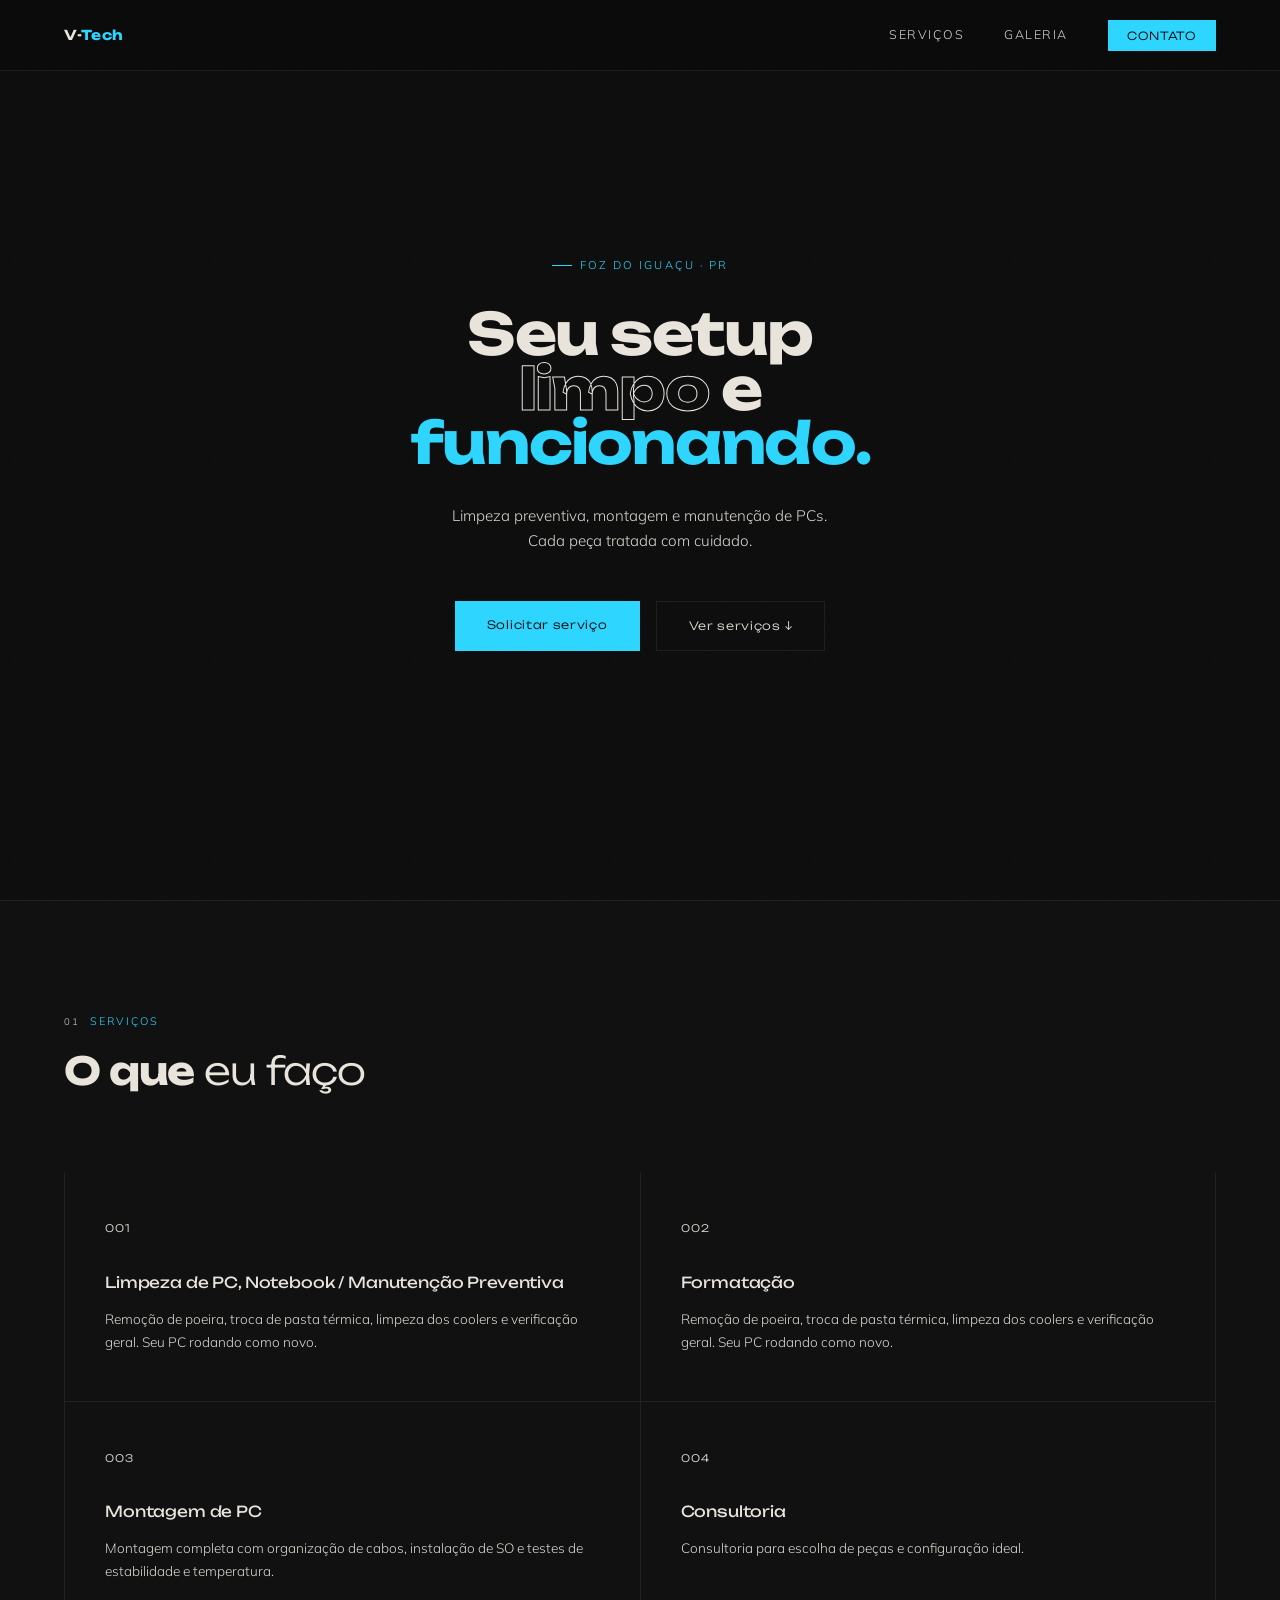
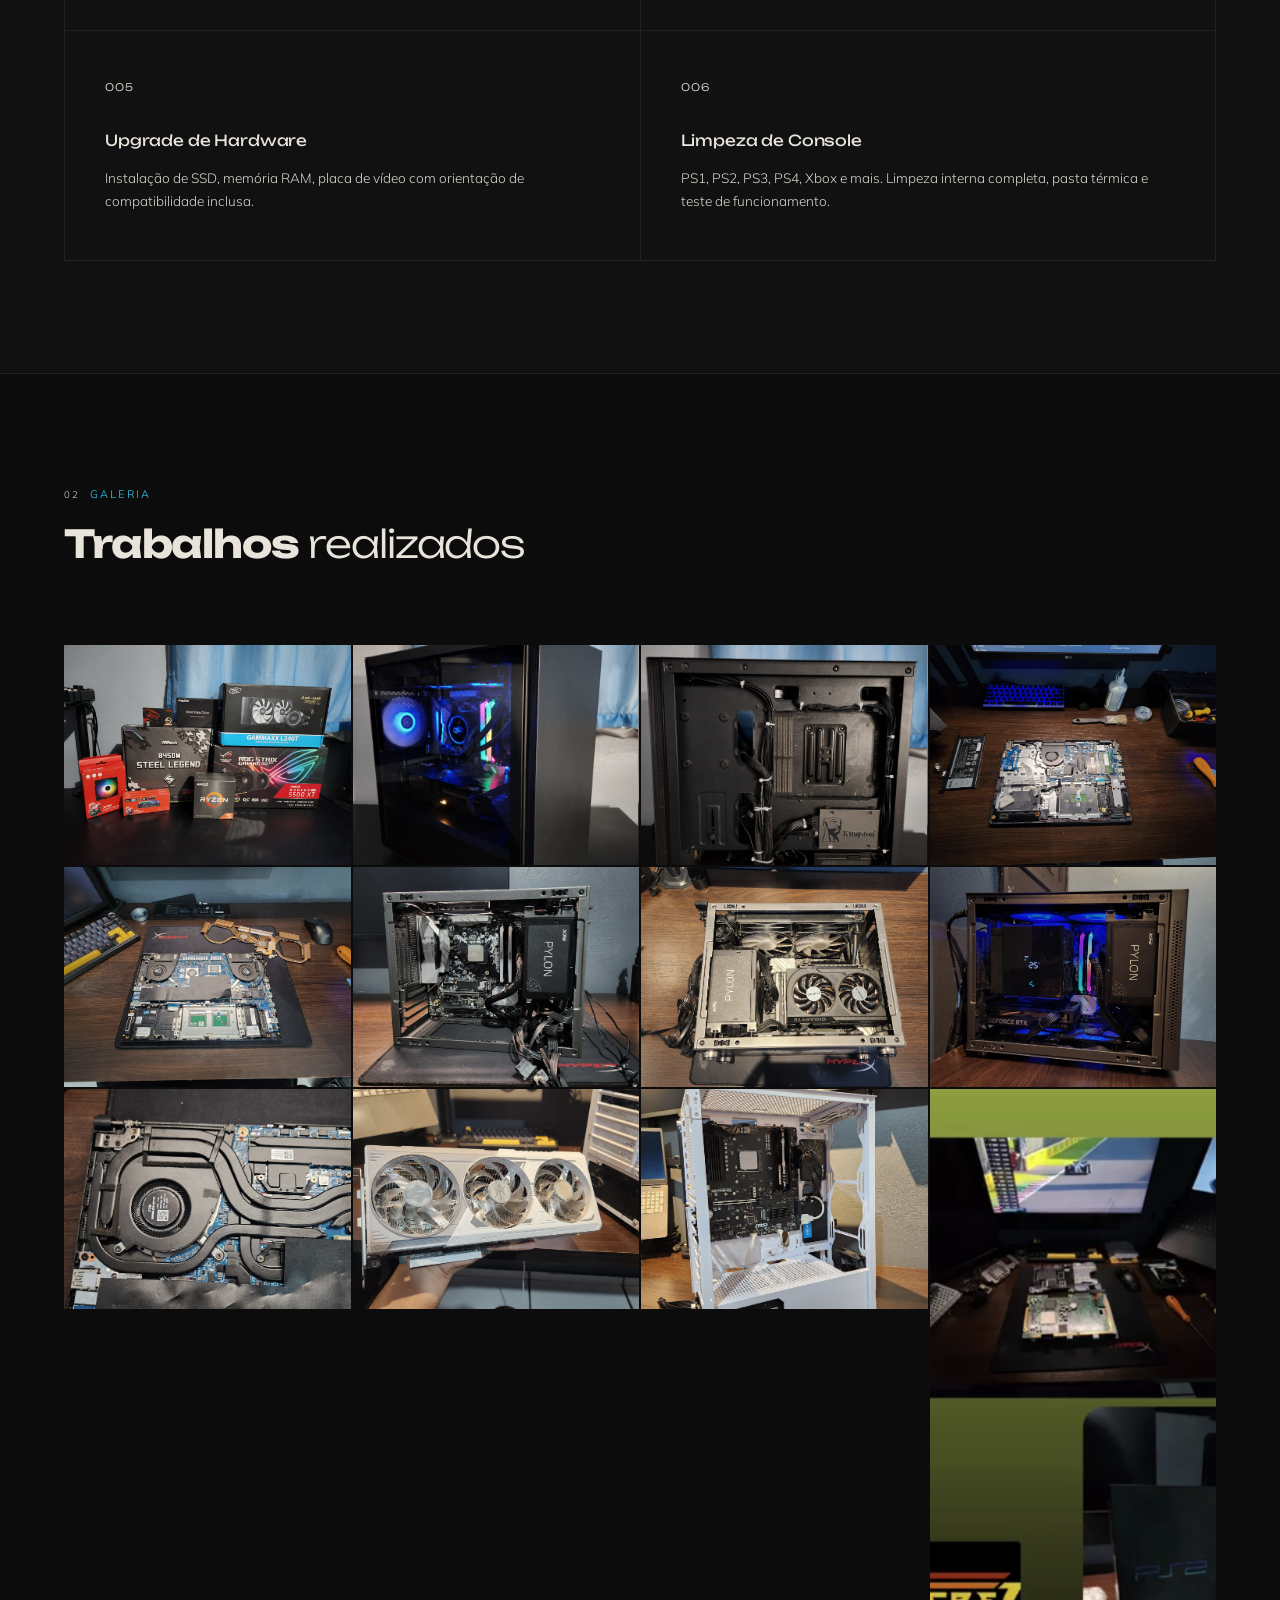
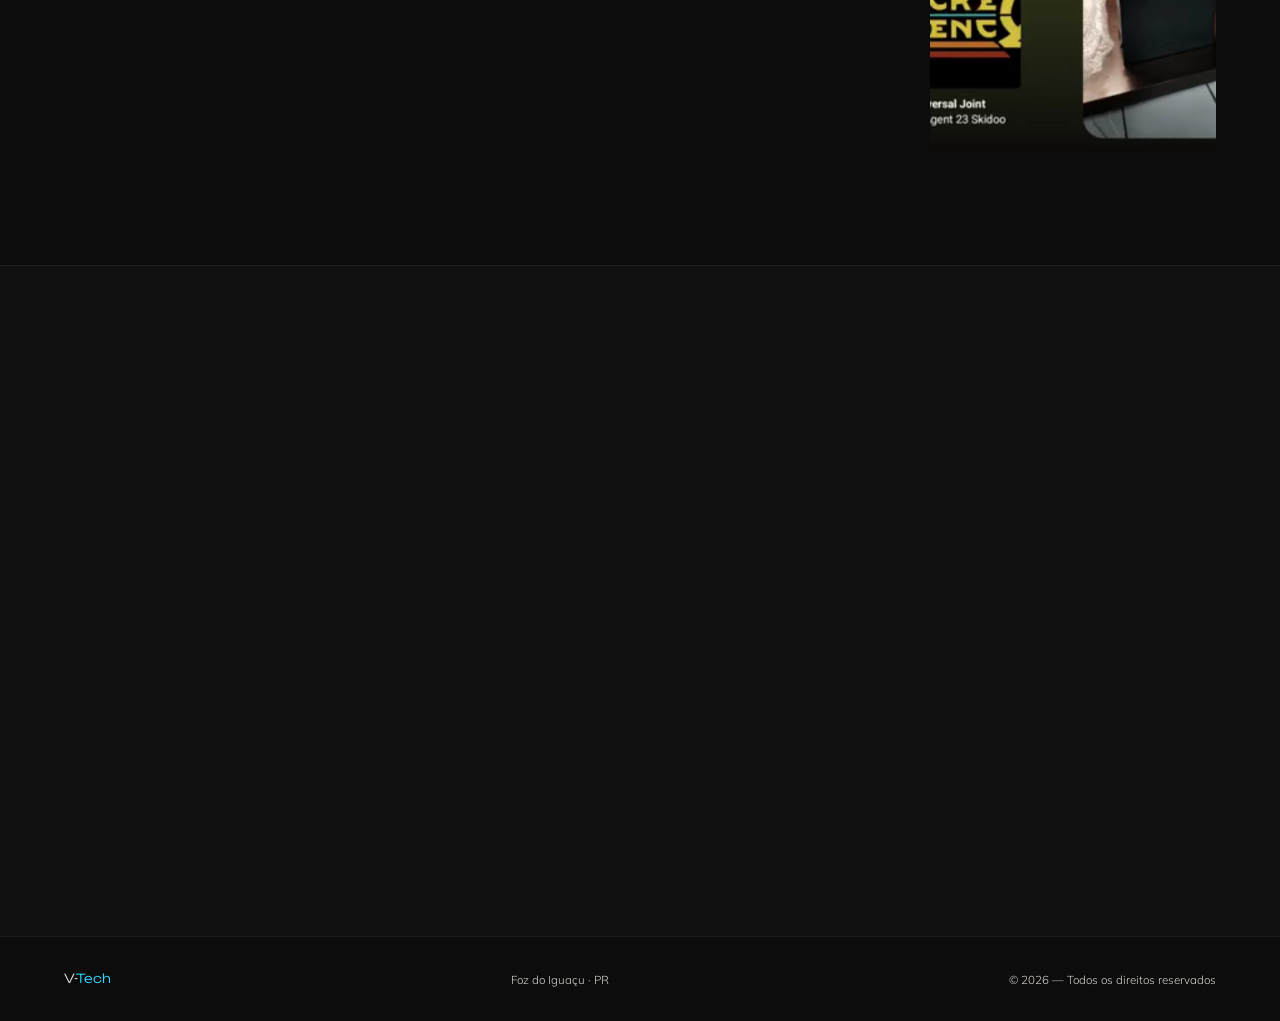
==== commit 0981cb11: "Ajustes" ====
--- a/index.html
+++ b/index.html
@@ -417,6 +417,12 @@
       </div>
       <div class="service-item">
         <div class="service-num">004</div>
+        <h3>Consultoria</h3>
+        <p>Consultoria para escolha de peças e configuração ideal.</p>
+        <!--<span class="service-price">A partir de R$ 80</span>-->
+      </div>
+      <div class="service-item">
+        <div class="service-num">005</div>
         <h3>Upgrade de Hardware</h3>
         <p>Instalação de SSD, memória RAM, placa de vídeo com orientação de compatibilidade inclusa.</p>
         <!--<span class="service-price">A partir de R$ 80</span>-->
@@ -429,7 +435,7 @@
         <span class="service-price">A partir de R$ 80</span>
       </div>-->
       <div class="service-item">
-        <div class="service-num">005</div>
+        <div class="service-num">006</div>
         <h3>Limpeza de Console</h3>
         <p>PS1, PS2, PS3, PS4, Xbox e mais. Limpeza interna completa, pasta térmica e teste de funcionamento.</p>
         <!--<span class="service-price">A partir de R$ 80</span>-->
@@ -518,6 +524,7 @@
           <button class="chip" onclick="toggleChip(this)">Limpeza de Notebook</button>
           <button class="chip" onclick="toggleChip(this)">Montagem de PC</button>
           <button class="chip" onclick="toggleChip(this)">Formatação</button>
+          <button class="chip" onclick="toggleChip(this)">Consultoria</button>
           <button class="chip" onclick="toggleChip(this)">Limpeza de Console</button>
           <!--<button class="chip" onclick="toggleChip(this)">Diagnóstico</button>-->
           <button class="chip" onclick="toggleChip(this)">Upgrade de Hardware</button>
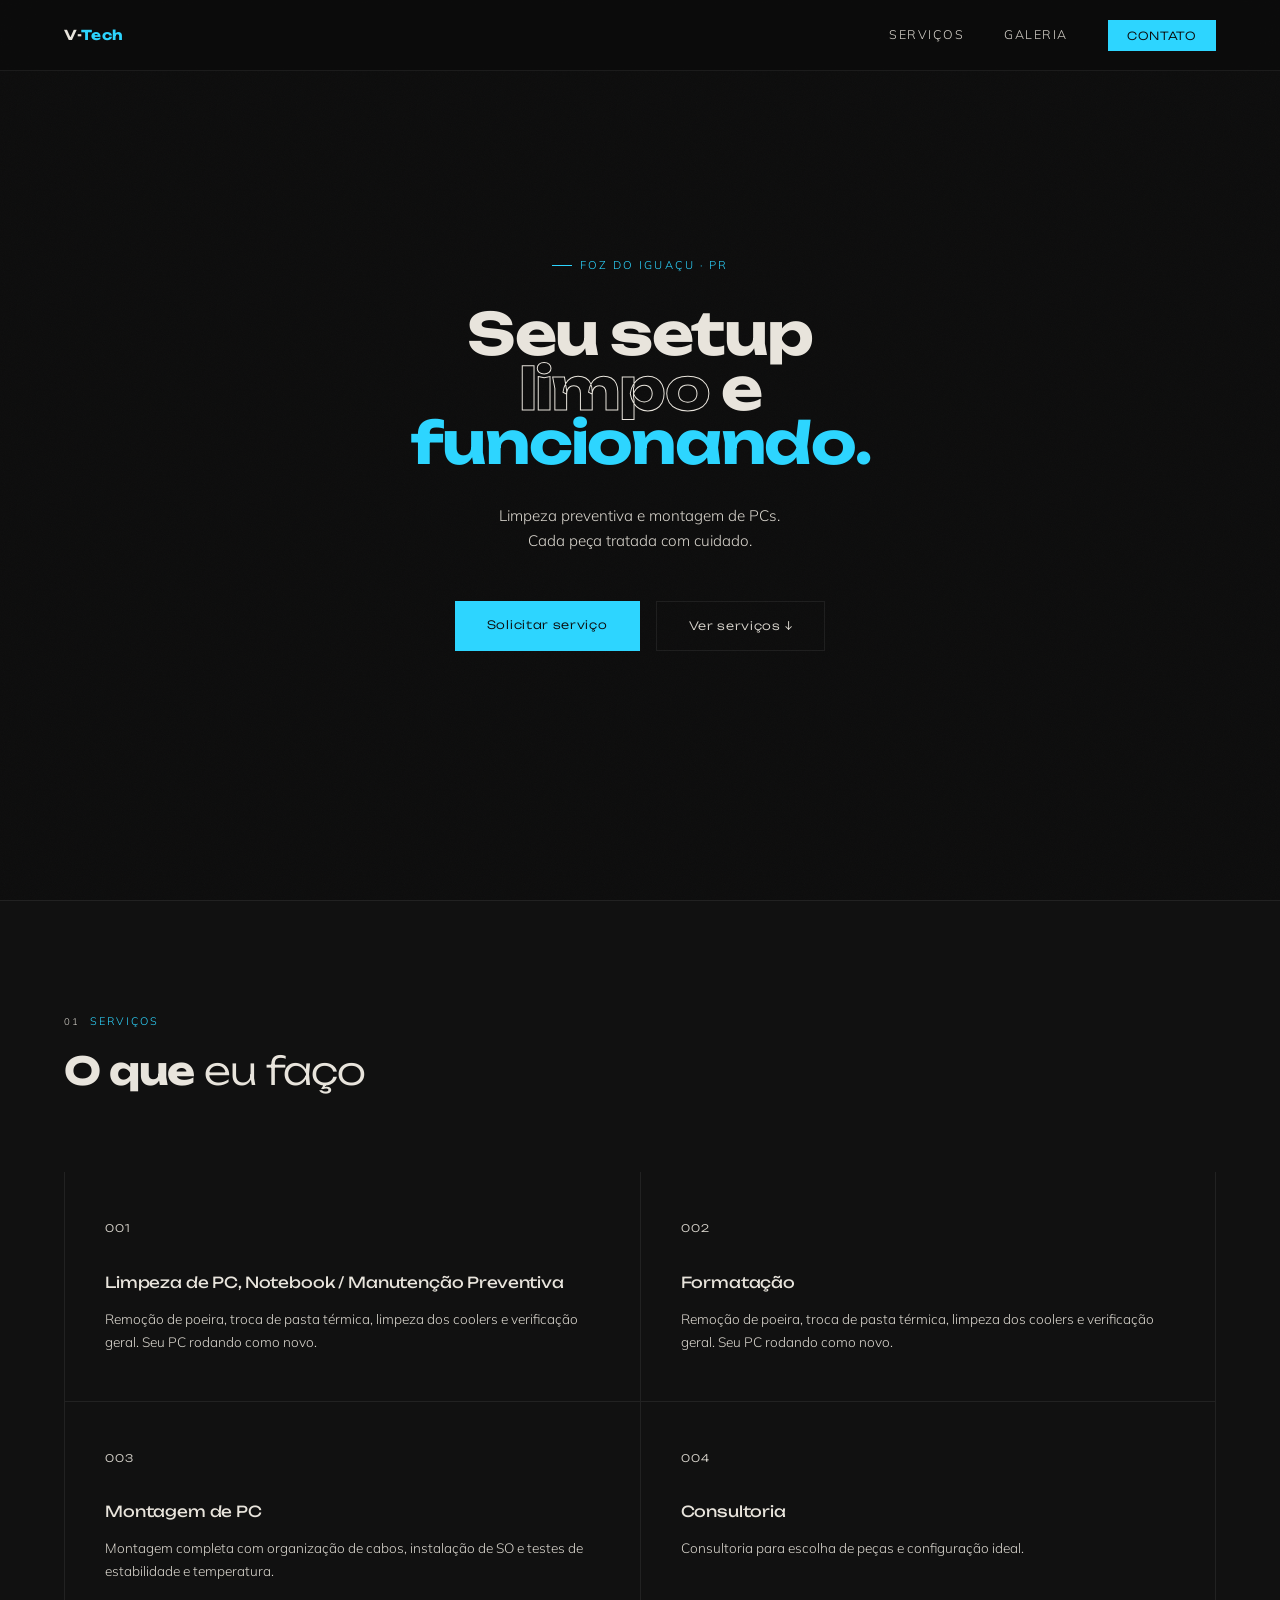
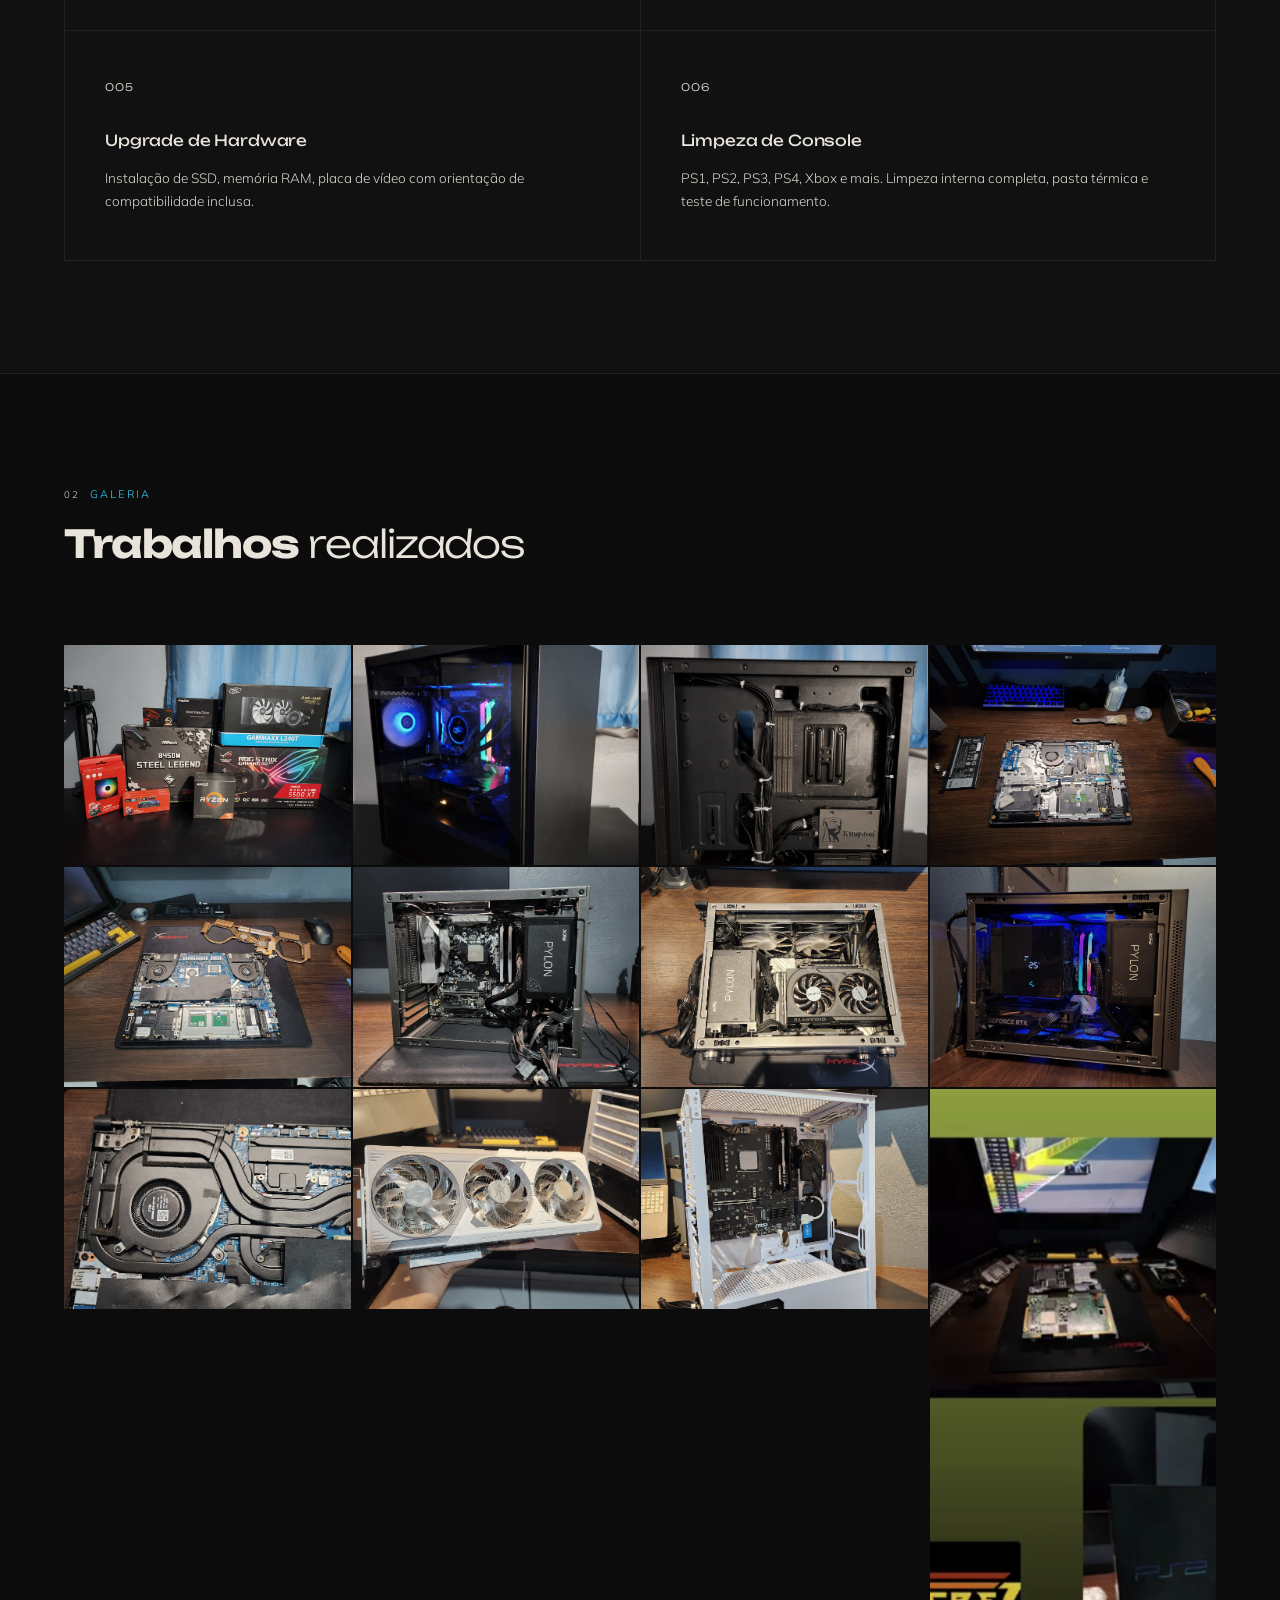
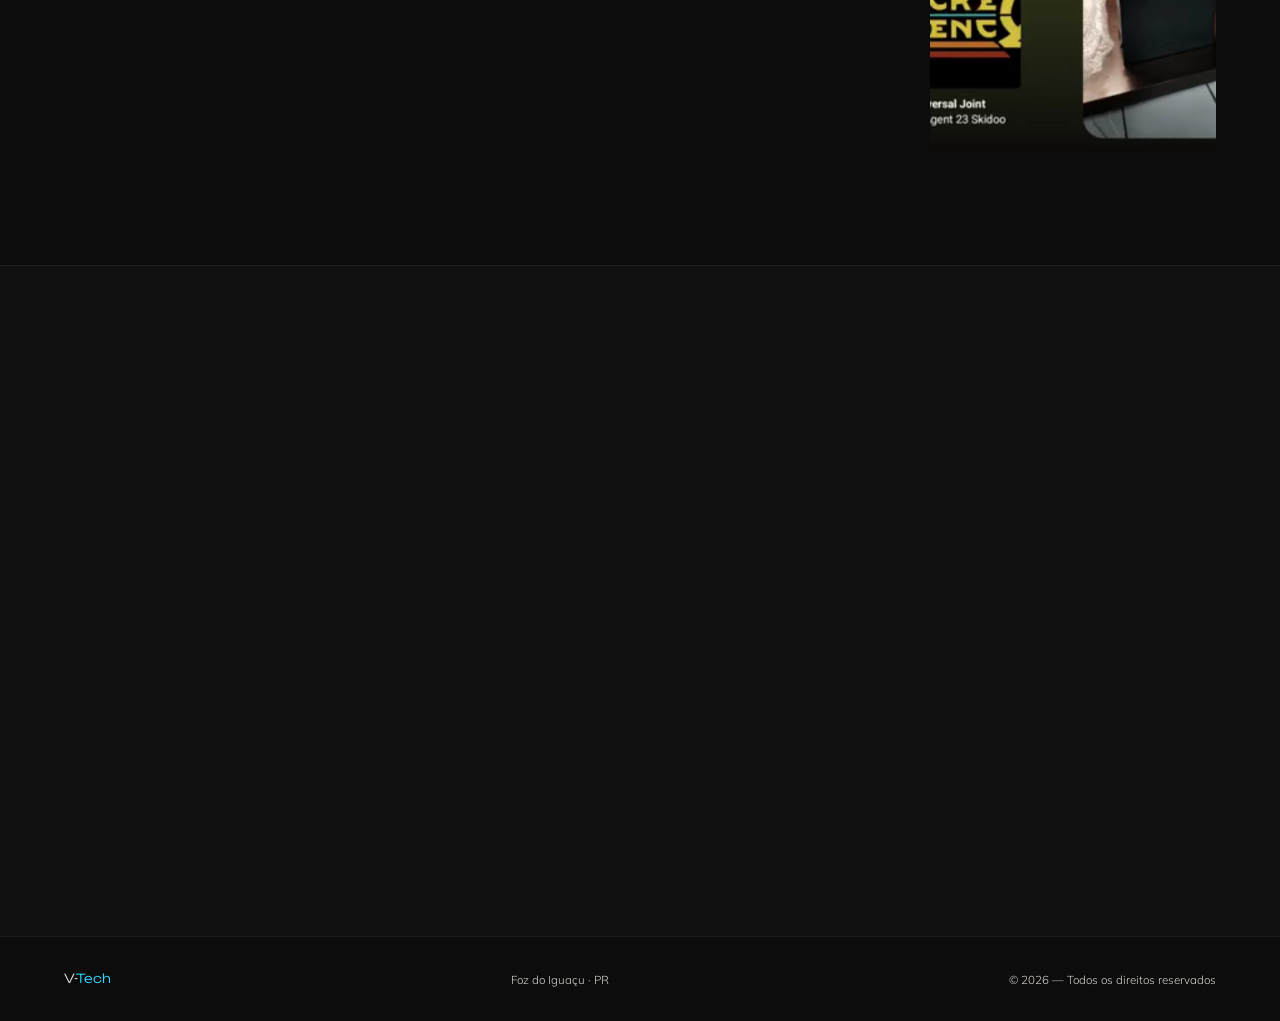
==== commit b7df8717: "Ajuste" ====
--- a/index.html
+++ b/index.html
@@ -380,7 +380,7 @@
         <span class="outline">limpo</span> e<br>
         <span class="accent">funcionando.</span>
       </h1>
-      <p class="hero-desc">Limpeza preventiva, montagem e manutenção de PCs. <br>Cada peça tratada com cuidado.</p>
+      <p class="hero-desc">Limpeza preventiva e montagem de PCs. <br>Cada peça tratada com cuidado.</p>
       <div class="hero-actions">
         <a href="#contato" class="btn btn-solid">Solicitar serviço</a>
         <a href="#servicos" class="btn btn-ghost">Ver serviços ↓</a>
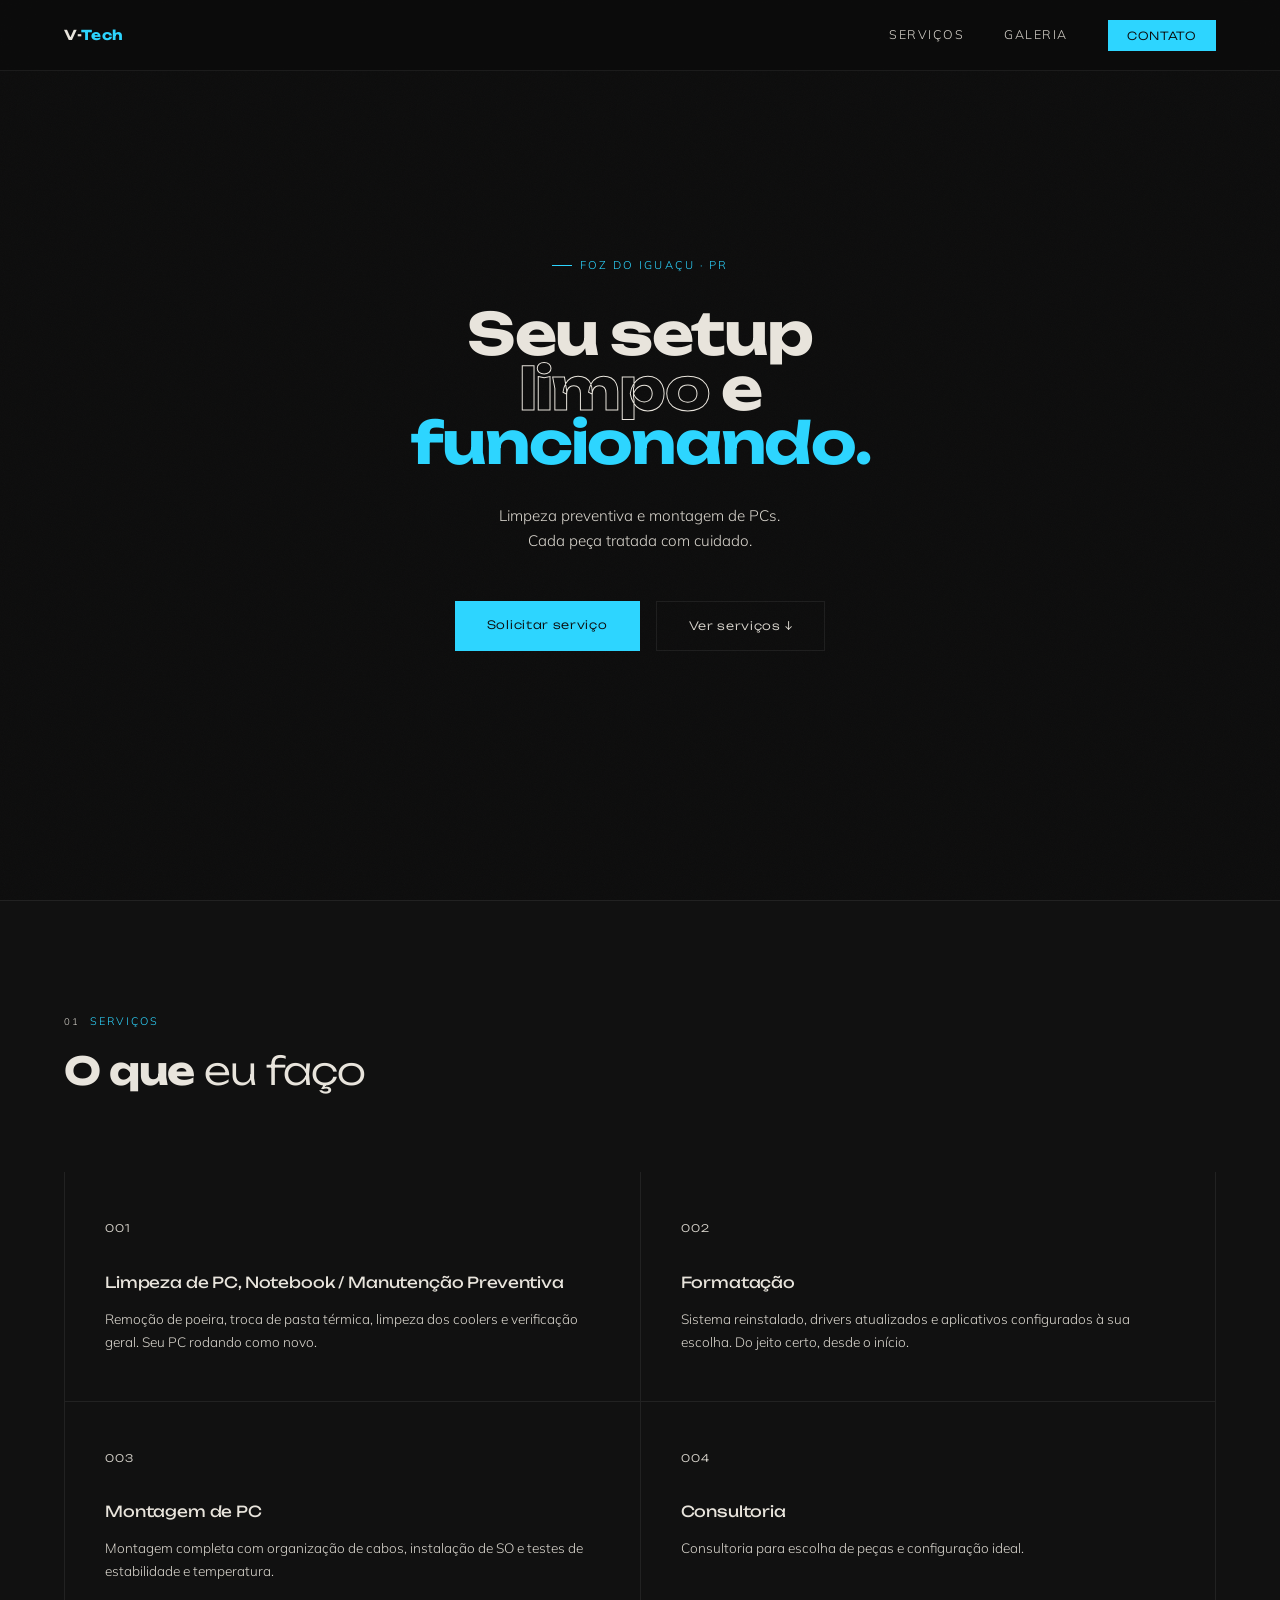
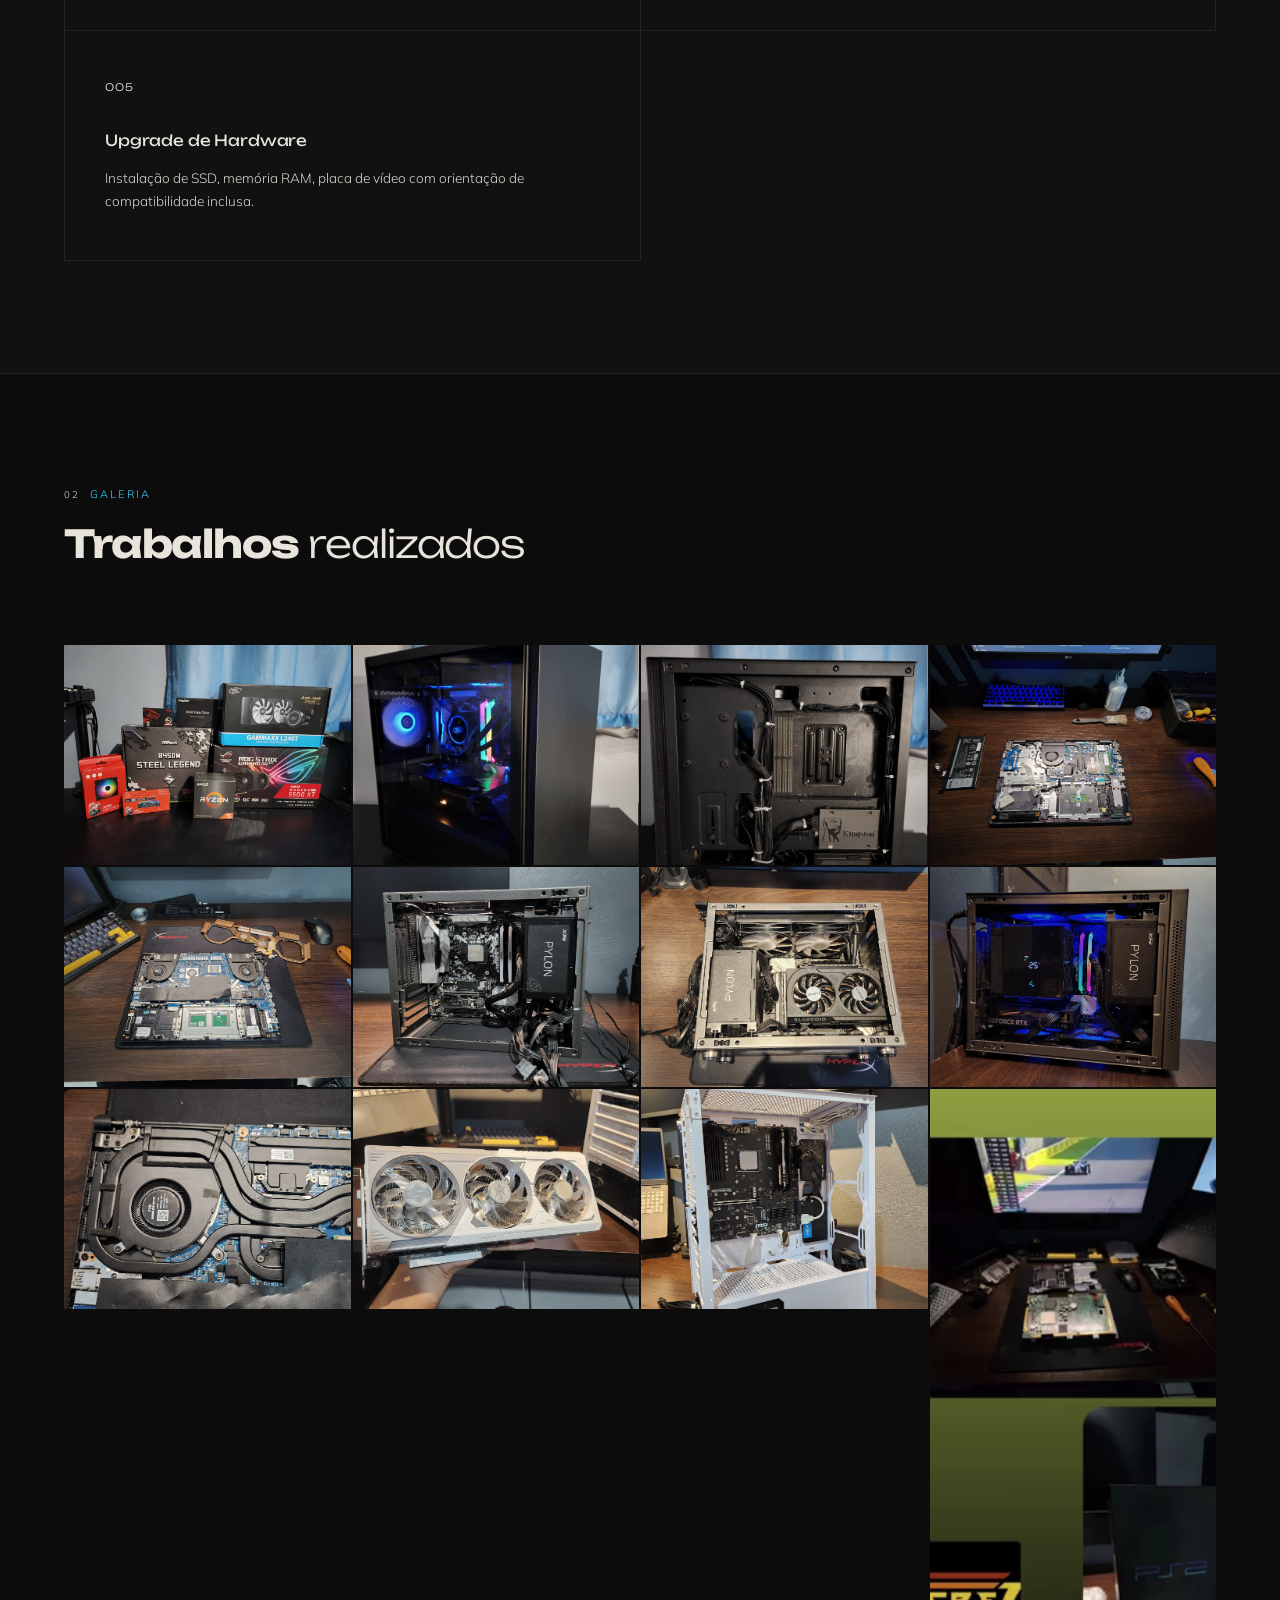
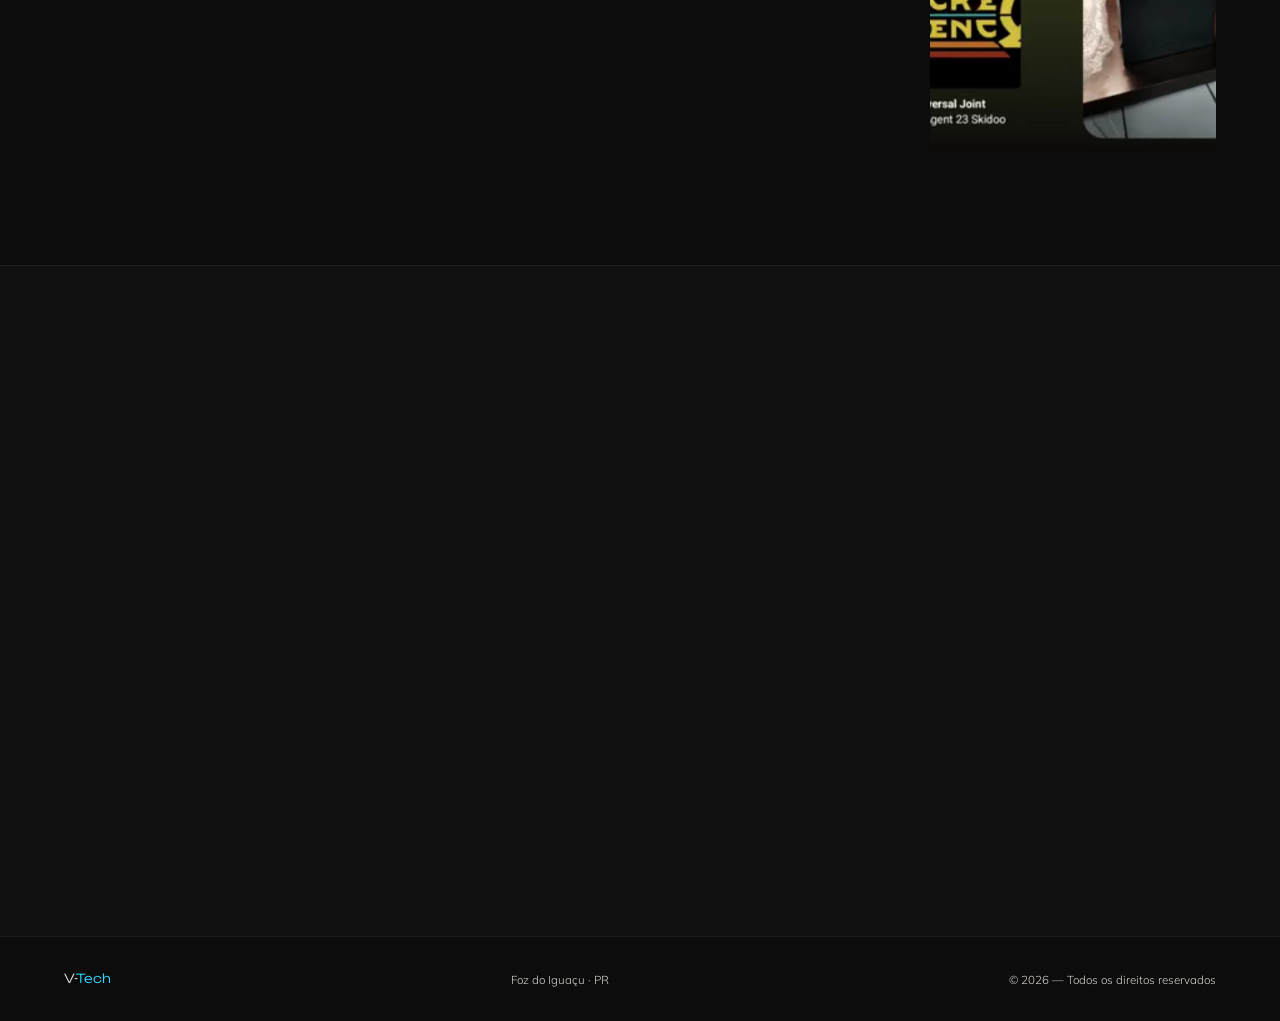
==== commit e767b325: "Ajustes" ====
--- a/index.html
+++ b/index.html
@@ -406,7 +406,7 @@
       <div class="service-item">
         <div class="service-num">002</div>
         <h3>Formatação</h3>
-        <p>Remoção de poeira, troca de pasta térmica, limpeza dos coolers e verificação geral. Seu PC rodando como novo.</p>
+        <p>Sistema reinstalado, drivers atualizados e aplicativos configurados à sua escolha. Do jeito certo, desde o início.</p>
         <!--<span class="service-price">A partir de R$ 80</span>-->
       </div>
       <div class="service-item">
@@ -434,12 +434,12 @@
         <p>Identificação de falhas em hardware, superaquecimento, travamentos e boot. Orçamento antes de qualquer serviço.</p>
         <span class="service-price">A partir de R$ 80</span>
       </div>-->
-      <div class="service-item">
+      <!--<div class="service-item">
         <div class="service-num">006</div>
         <h3>Limpeza de Console</h3>
         <p>PS1, PS2, PS3, PS4, Xbox e mais. Limpeza interna completa, pasta térmica e teste de funcionamento.</p>
-        <!--<span class="service-price">A partir de R$ 80</span>-->
-      </div>
+        <span class="service-price">A partir de R$ 80</span>
+      </div>-->
   </section>
 
   <!-- GALERIA -->
@@ -525,7 +525,7 @@
           <button class="chip" onclick="toggleChip(this)">Montagem de PC</button>
           <button class="chip" onclick="toggleChip(this)">Formatação</button>
           <button class="chip" onclick="toggleChip(this)">Consultoria</button>
-          <button class="chip" onclick="toggleChip(this)">Limpeza de Console</button>
+          <!--<button class="chip" onclick="toggleChip(this)">Limpeza de Console</button>-->
           <!--<button class="chip" onclick="toggleChip(this)">Diagnóstico</button>-->
           <button class="chip" onclick="toggleChip(this)">Upgrade de Hardware</button>
         </div>
